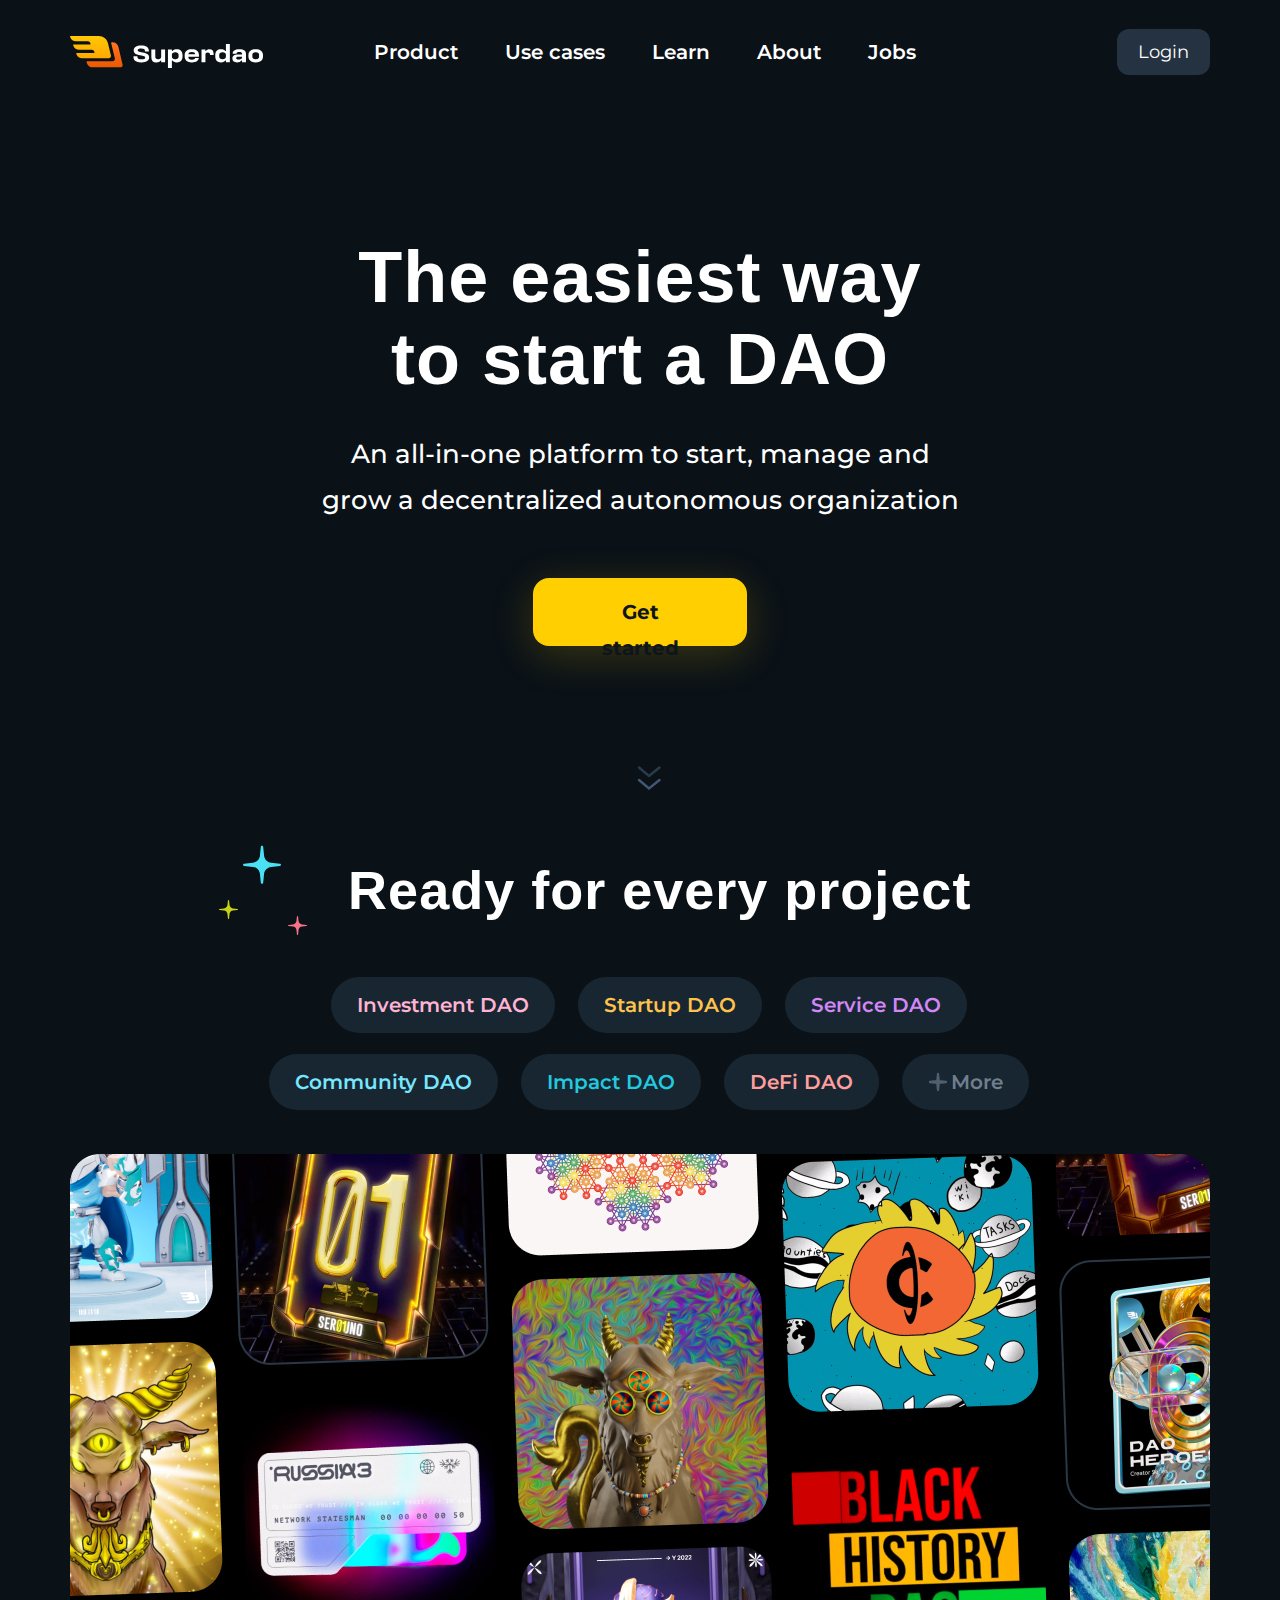
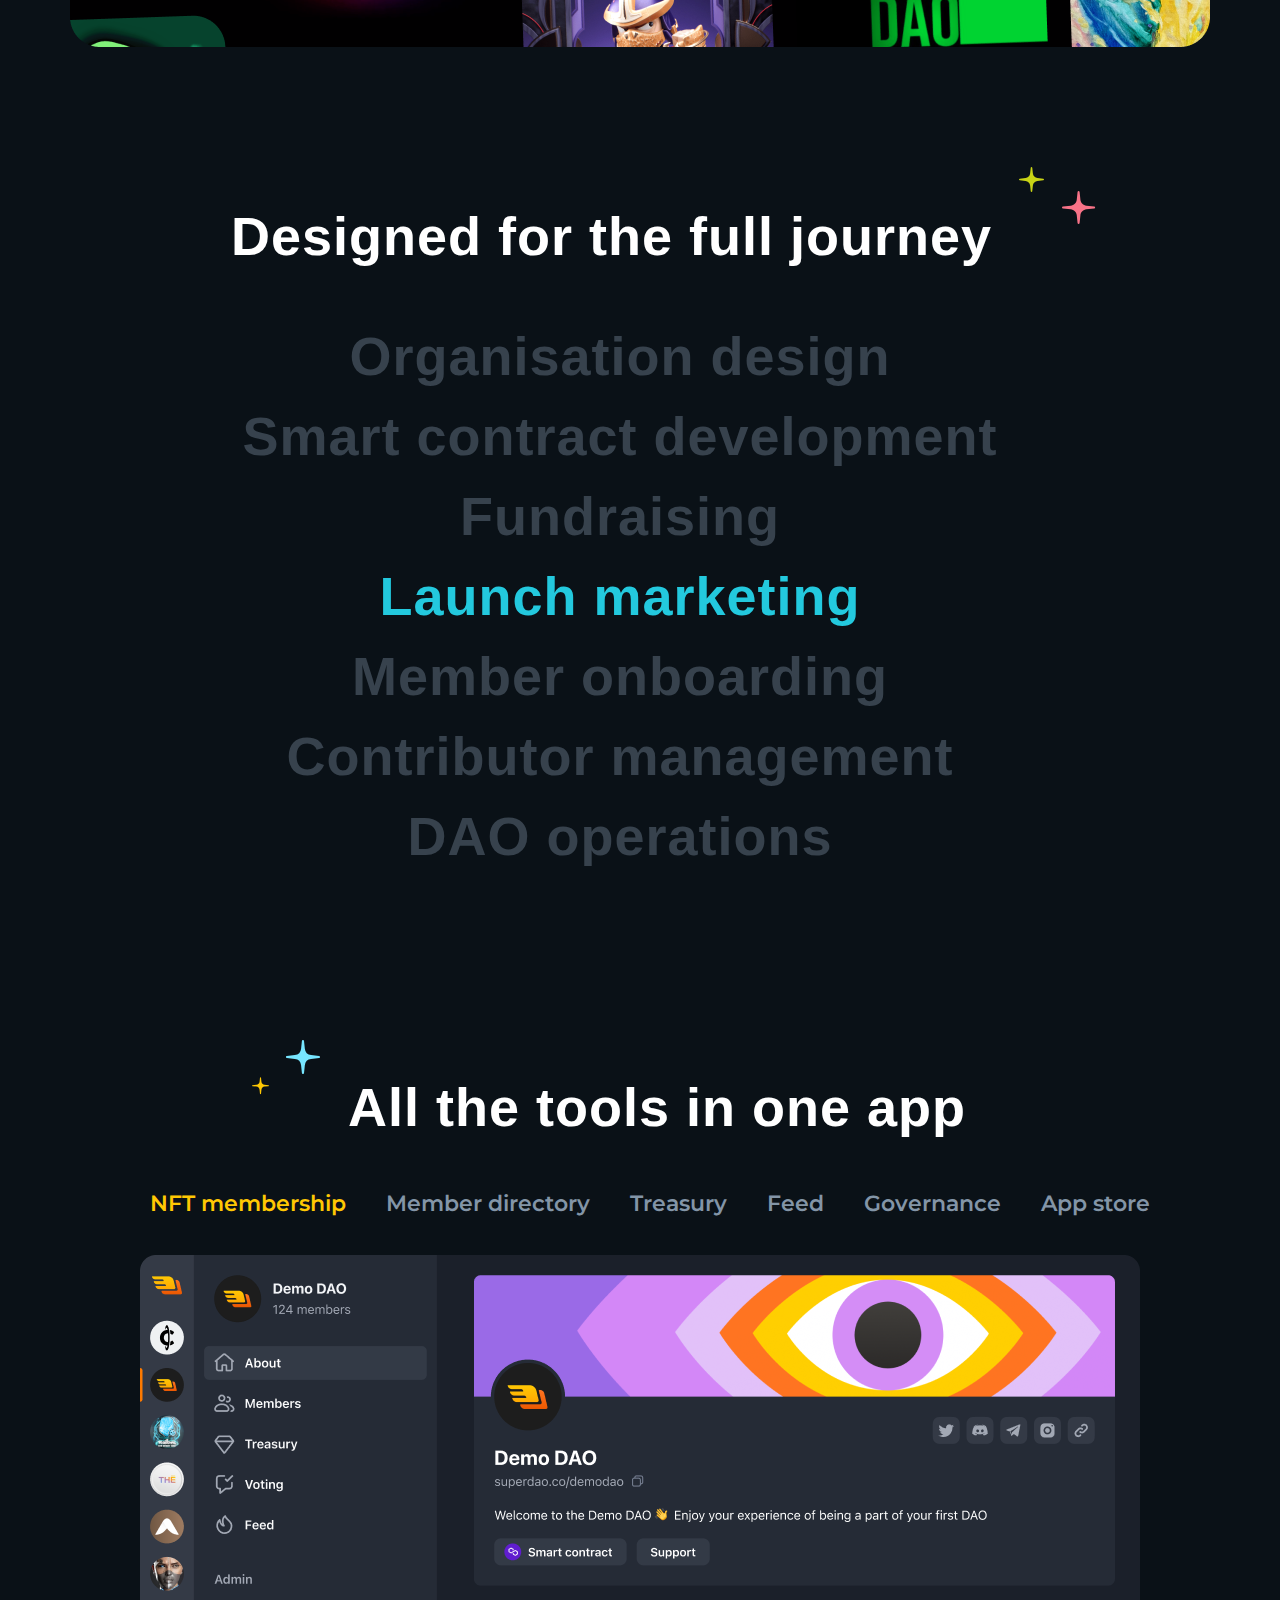
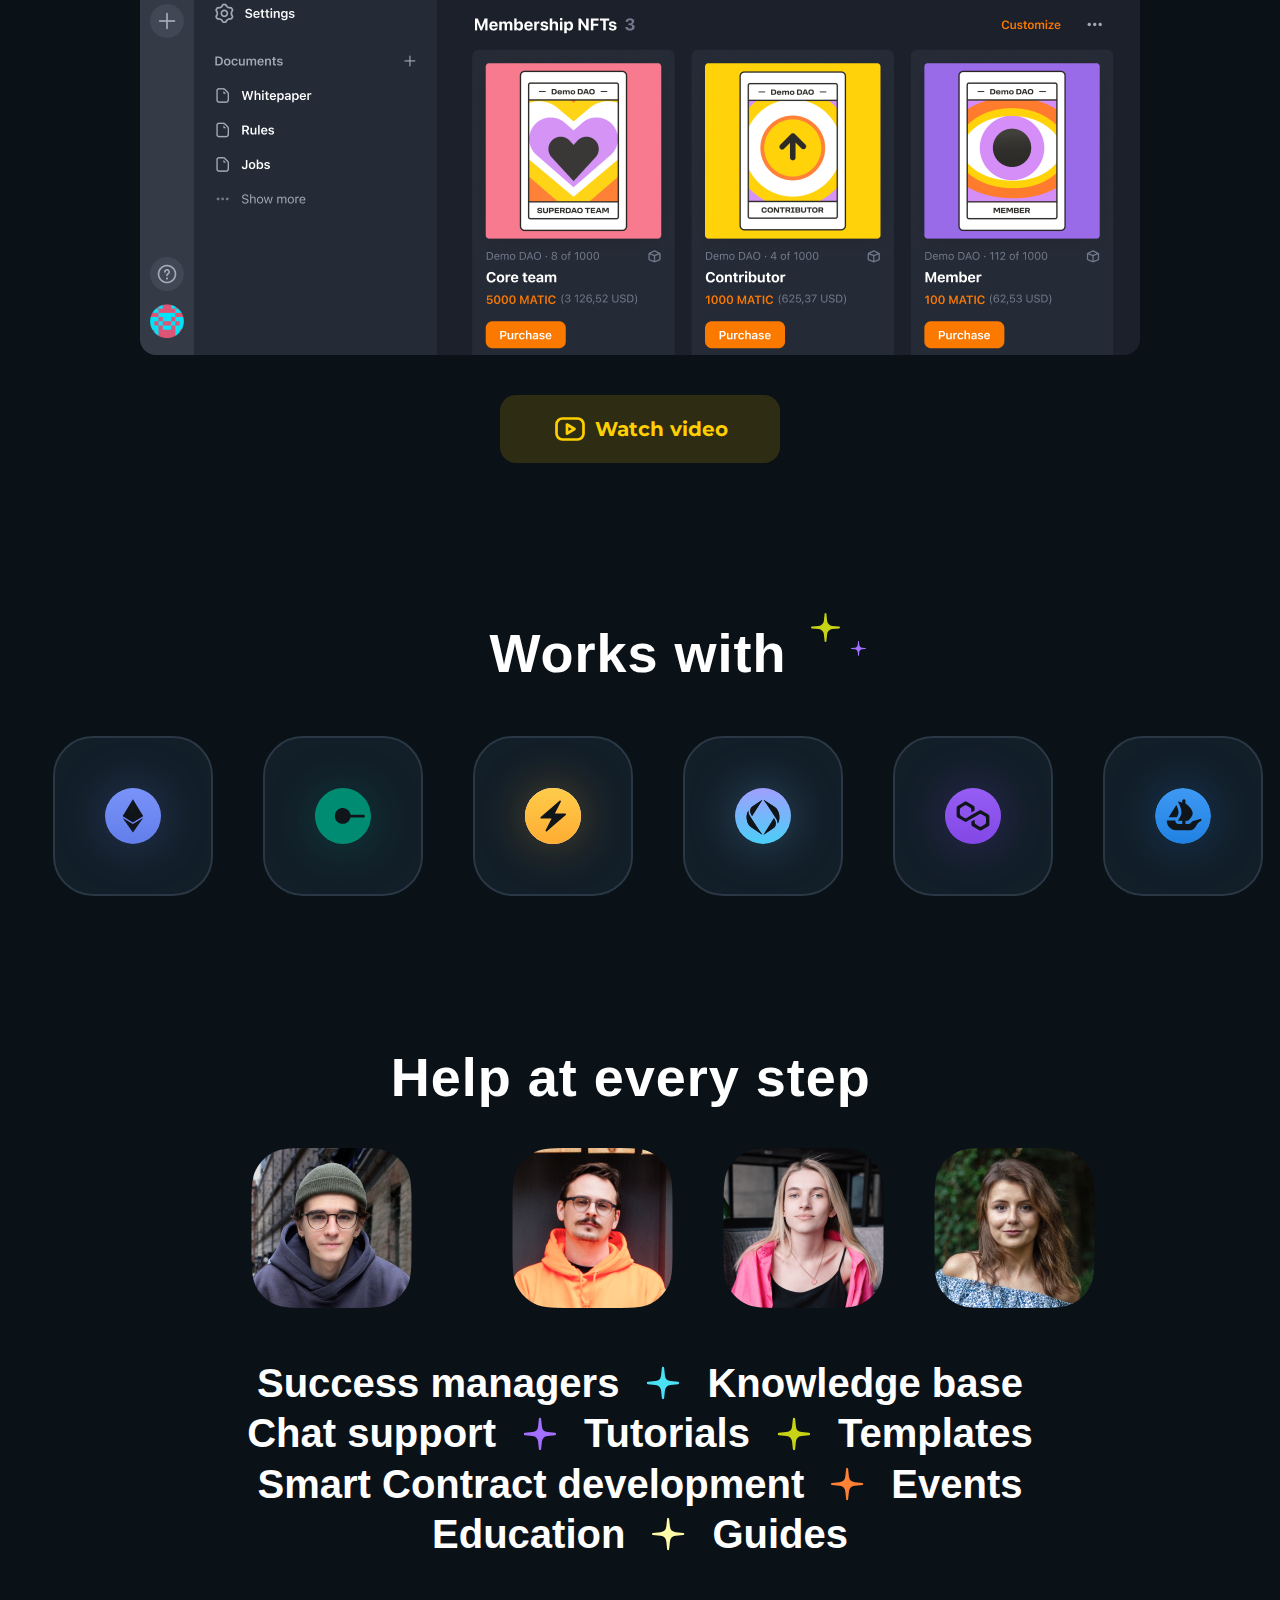
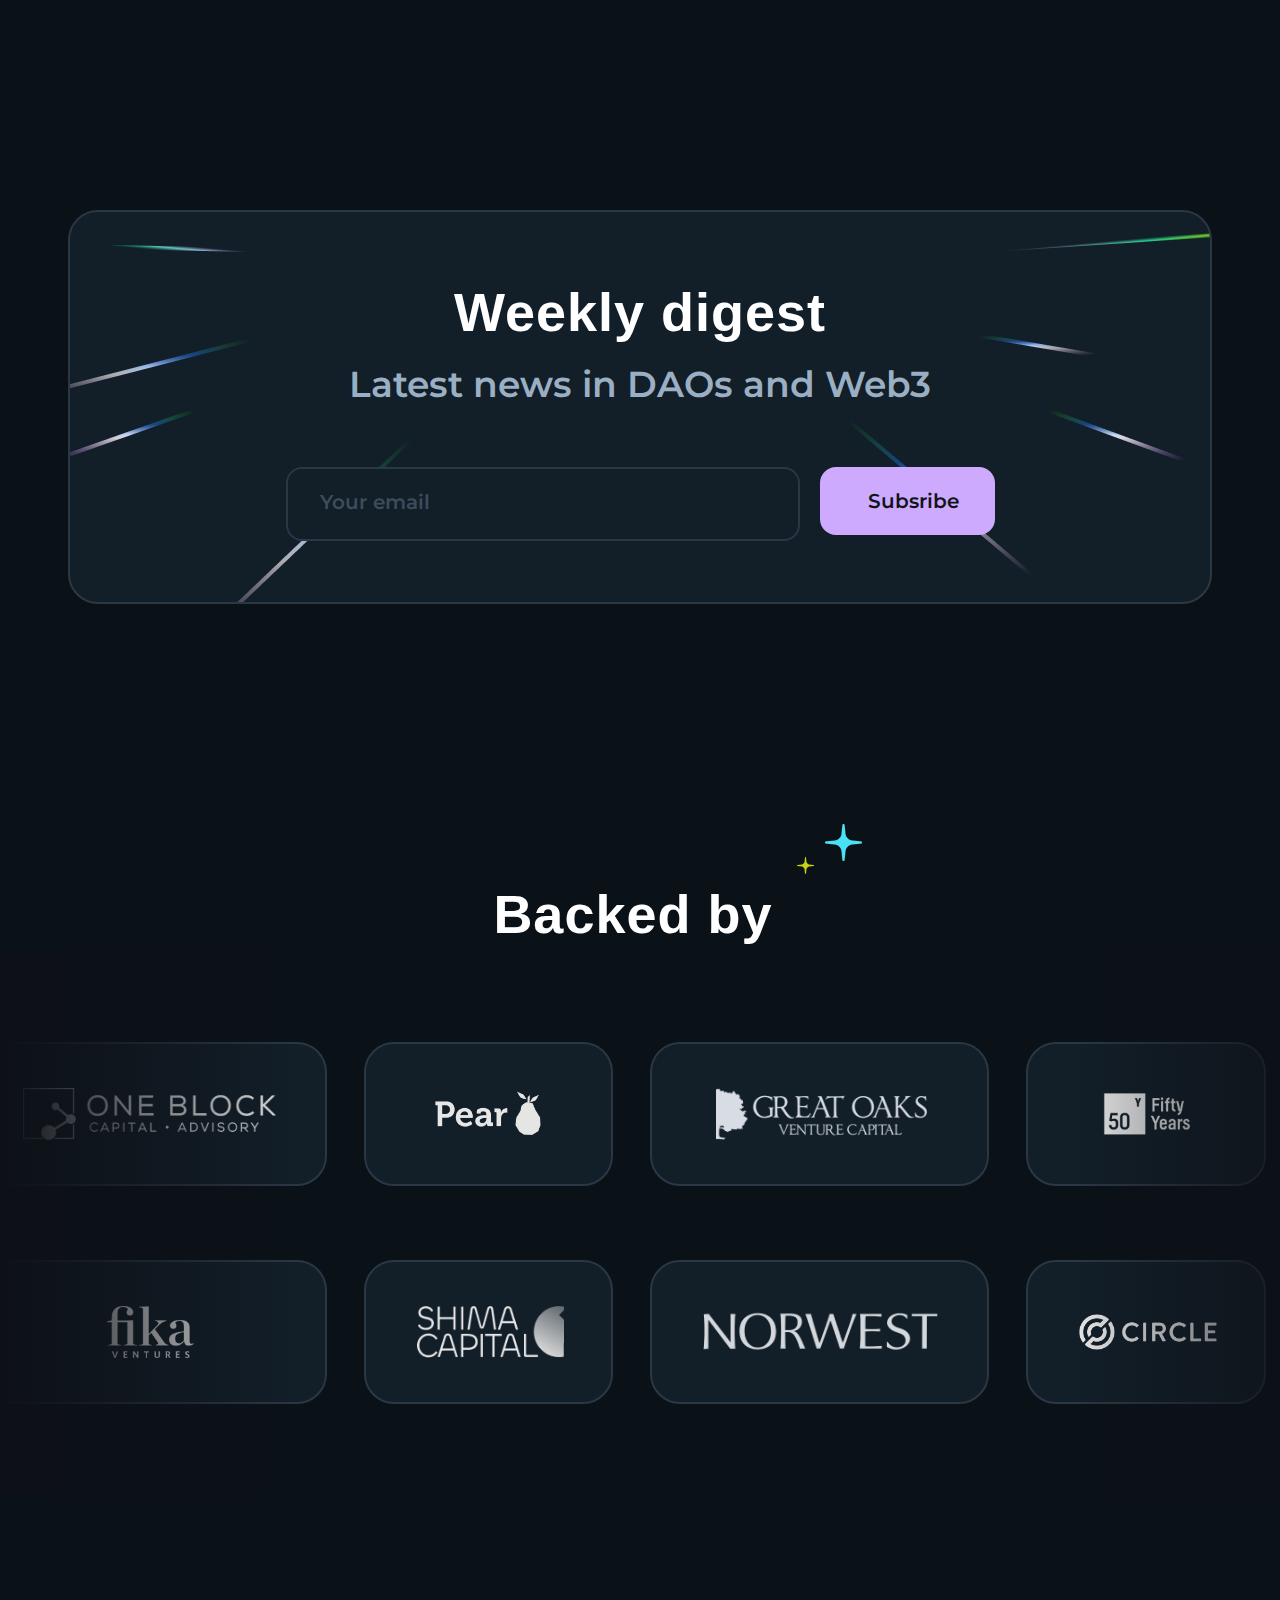
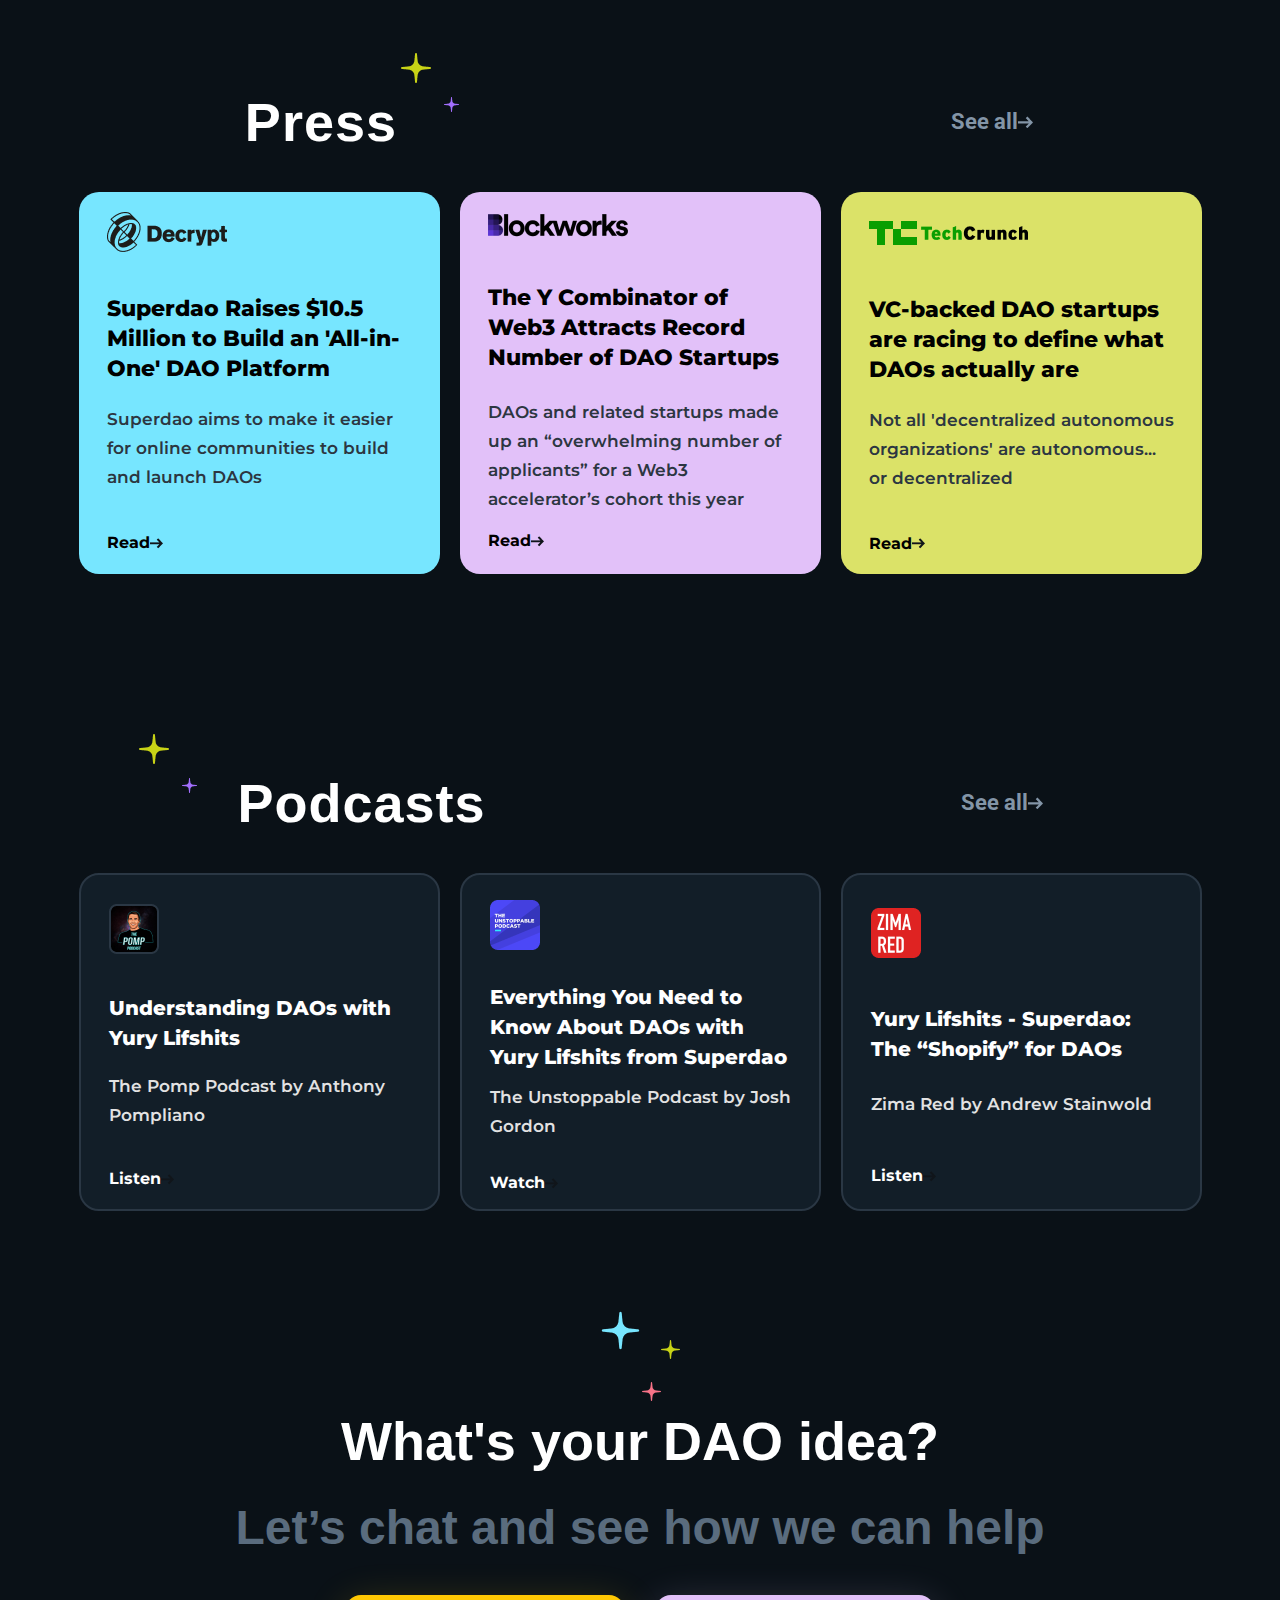
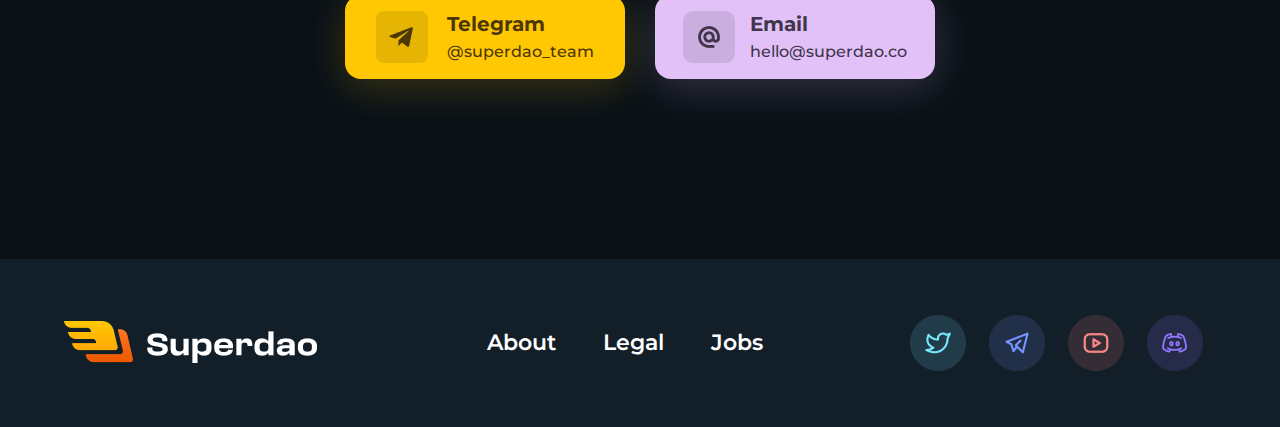
==== index.html @ cca0c161 "сделал" ====
<!DOCTYPE html>
<html lang="en">
<head>
    <meta charset="UTF-8">
    <meta name="viewport" content="width=device-width, initial-scale=1.0">
    <link rel="stylesheet" href="/css/styles.css">
    <link href='https://fonts.googleapis.com/css?family=Montserrat' rel='stylesheet'>

    <title>Document</title>
</head>
<body>
    <section class="container-header">
        <div class="wrap wrap-padding">
            <header class="header">
              <a href="#" class="header__logo">
                <img src="/img/header/Logo.svg" alt="logo" />
              
              </a>
              <nav class="header__menu header__menu--adaptive">
                <ul class="header__menu-list">
                  <li class="header__menu-item"><a href="#product">Product</a></li>
                  <li class="header__menu-item"><a href="#use__case">Use cases</a></li>
                  <li class="header__menu-item"><a href="#leran">Learn</a></li>
                  <li class="header__menu-item"><a href="#about">About</a></li>
                  <li class="header__menu-item"><a href="#jobs">Jobs</a></li>
                </ul>
              </nav>
              <div class="header__btns">
                <button class="header__btn--transparent">Login</button>
              </div>
    
              <div class="header-menu-btn">
                <input type="checkbox" />
                <nav class="header__menu header__menu--side">
                  <ul class="header__menu-list">
                    <li class="header__menu-item">
                      <a href="/" class="header__menu-link">Product</a>
                    </li>
                    <li class="header__menu-item">
                      <a href="/" class="header__menu-link">Use cases</a>
                    </li>
                    <li class="header__menu-item">
                      <a href="#leran" class="header__menu-link">Learn</a>
                    </li>
                    <li class="header__menu-item">
                      <a href="/" class="header__menu-link">About</a>
                    </li>
                    <li class="header__menu-item">
                      <a href="/" class="header__menu-link">Jobs</a>
                    </li>
                  </ul>
                </nav>
              </div>
            </header>
          </div>
    </section>
    <section class="container-info"> 
        <div class="dashboard">
        <div class="dashboard__info">
          <div class="dash_cont">
            <h1 class="dashboard__title">The easiest way to start a DAO</h1>
            <p class="dashboard__text">
              An all-in-one platform to start, manage and grow a decentralized autonomous organization
            </p>
            <button class="dashboard__btn">Get started</button>
          </div>
          
          
        </div>
      </div>
    </section>
    <section class="ivent-project">
      <div class="row_img">
        <img class="dashboard__title__rows" src="\img\body\rows.svg" alt="logo" />
      </div>
      <div class="dashboard__pj">
        <img class="dashboard__title__star" src="\img\body\Group 5604.svg" alt="logo" />
        <h1 class="dashboard__header__text">Ready for every project</h1>
      </div>
      <div class="container__tag">
        <div class="block__tag__text">
          <span class="tag__text">Investment DAO</span>
          <span class="tag__text col__pink">Startup DAO</span>
          <span class="tag__text col__yel">Service DAO</span>
          <span class="tag__text col__pur">Community DAO</span>
          <span class="tag__text col__whiblue">Impact DAO</span>
          <span class="tag__text col__blu">DeFi DAO</span>
          <span class="tag__text col__pers"><span><img src="/img/body/Star8.svg" alt=""></span><span class="block__text">More</span></span>
      </div>
      </div>
      <div class="img__block" id="img__block"> <img src="/img/body/Frame 5535.png" alt=""></div>
    </section>

    <section>
      <div class="dashboard__pj">
        <h1 class="dashboard__header--text">Designed for the full journey</h1>
        <img class="dashboard__title__2star" src="/img/body/Group2Star.svg" alt="logo" /> 
      </div>
      <div class="dashboard__pj__textDown">
        <div class="dashboard__header--txtdz">Organisation design</div>
        <div class="dashboard__header--txtdz">Smart contract development</div>
        <div class="dashboard__header--txtdz">Fundraising</div>
        <div class="dashboard__header__textBl">Launch marketing</div>
        <div class="dashboard__header--txtdz">Member onboarding</div>
        <div class="dashboard__header--txtdz">Contributor management</div>
        <div class="dashboard__header--txtdz">DAO operations</div>
      </div>
    </section>

    <section id="product">
      <div class="dashboard__pjTools">
        <img class="dashboard__title__2star" src="/img/body/star2.svg" alt="logo" /> 
        <h1 class="dashboard__header__textTools">All the tools in one app</h1>
      </div>
      
      <div class="tools__list"> <ul class="tags__tools_list">
        <li class="tags_toolsFirst">NFT membership</li>
        <li class="tags_tools">Member directory</li>
        <li class="tags_tools">Treasury</li>
        <li class="tags_tools">Feed</li>
        <li class="tags_tools">Governance</li>
        <li class="tags_tools">App store</li>
      </ul></div>
     
    </div>
    <div class="img__block"> <img src="/img/body/ToolsImg.png" alt=""></div>
    <div class="btn__container">
      <button class="watch__btn"><img src="/img/body/btnWatch.svg" alt="">Watch video</button>

    </div>
    <div class="dashboard__text__works" id="use__case">
      <h1 class="dashboard__header__works">Works with</h1>
      <img class="dashboard__title__2star" src="/img/body/starsWorks.svg" alt="logo" /> 
    </div>
    <div class="card_cont">
     <div class="cardsTools">
      <img class="card__img" src="/img/body/cards/cards1.svg" alt="">
      <img class="card__img" src="/img/body/cards/cards2.svg" alt="">
      <img class="card__img" src="/img/body/cards/cards3.svg" alt="">
      <img class="card__img" src="/img/body/cards/cards4.svg" alt="">
      <img class="card__img" src="/img/body/cards/cards5.svg" alt="">
      <img class="card__img" src="/img/body/cards/cards6.svg" alt="">
     </div>
    </div>
    </section>
    
    <section>
      <div class="dashboard__pjHelp">
        <h1 class="dashboard__header__textTools">Help at every step</h1>
      </div>
      <div class="img_help">
        <img class="card__img" src="/img/body/cardsHelpPhot/cards1.png" alt="">
        <img class="card__img" src="/img/body/cardsHelpPhot/cards2.svg" alt="">
        <img class="card__img" src="/img/body/cardsHelpPhot/cards3.png" alt="">
        <img class="card__img" src="/img/body/cardsHelpPhot/cards4.png" alt="">
        <img class="card__img" src="/img/body/cardsHelpPhot/cards5.png" alt="">
       </div>
       <div class="container_helper__text">
       <div class="block__text__help">
        <div class="help__txt">Success managers</div>
        <div class="help__img"><img src="/img/body/stars/sBluse.svg" alt=""></div>
        <div class="help__txt">Knowledge base</div>
        
        <div class="help__txt">Chat support</div>
        <div class="help__img"><img src="/img/body/stars/sPurpule.svg" alt=""></div>
        <div class="help__txt">Tutorials</div>
        <div class="help__img"><img src="/img/body/stars/sYelou.svg" alt=""></div>
        <div class="help__txt">Templates</div>
        
        <div class="help__txt">Smart Contract development</div>
        <div class="help__img"><img src="/img/body/stars/sOrange.svg" alt=""></div>
        <div class="help__txt">Events</div>

        <div class="help__txt">Education</div>
        <div class="help__img"><img src="/img/body/stars/sWhiteYolou.svg" alt=""></div>
        <div class="help__txt">Guides</div>
       </div></div>
    </section>

    <section>
      <div class="block__weekly">
         <div class="container__weekly">
          <div class="center__block">
            <div class="dashboard__pjWeekly">
              <h1 class="dashboard__header__textWeekly">Weekly digest</h1>
            </div>
            <div class="weekly__text">
              Latest news in DAOs and Web3
            </div>
            <div class="block__btn"><input class="inp__weekly" type="email" name="" id="emailWeekly" placeholder="Your email">
            <button  class="sub__btn">Subsribe</button>
            </div>
          </div>
      </div></div>
    </section>
    <section id="leran">
      <div class="dashboard__text__backed">
        <h1 class="dashboard__header__works">Backed by</h1>
        <img class="dashboard__title__2star" src="/img/body/starBacked.png" alt="logo" /> 
      </div>
      <div class="container__wrapper">
        <div class="container__cards__backed">
        <div class="card__backed"><img src="/img/body/backedByCard/Aliance.png" alt=""></div>
        <div class="card__backed"><img src="/img/body/backedByCard/Digital.png" alt=""></div>
        <div class="card__backed"><img src="/img/body/backedByCard/OneBl.png" alt=""></div>
        <div class="card__backed"><img src="/img/body/backedByCard/Fika.png" alt=""></div>
        <div class="card__backed"><img src="/img/body/backedByCard/Pear.png" alt=""></div>
        <div class="card__backed"><img src="/img/body/backedByCard/Shima.png" alt=""></div>
        <div class="card__backed"><img src="/img/body/backedByCard/Great.png" alt=""></div>
        <div class="card__backed"><img src="/img/body/backedByCard/norwest_one-word 2.png" alt=""></div>
        <div class="card__backed"><img src="/img/body/backedByCard/Fifty.png" alt=""></div>
        <div class="card__backed"><img src="/img/body/backedByCard/Circle.png" alt=""></div>
        <div class="card__backed"><img src="/img/body/backedByCard/PL-logo-vertical-2lines-white.png" alt=""></div>
        <div class="card__backed"><img src="/img/body/backedByCard/Ventur.png" alt=""></div>
        </div>
      </div>
    </section>
    <section > 
      <div class="header__block__press">
        <div class="dashboard__text__press">
        <h1 class="dashboard__header__works">Press</h1>
        <img class="dashboard__title__2star" src="/img/body/sPress.png" alt="logo" /> 
      </div>
      <div class="header__press__text">See all <img src="/img/body/rowPress.png" alt=""></div>
    </div>
    <div class="container__block_press">
      <div class="press__block">
        <div class="press__block__img"><img src="/img/body/pressCard/card1.png" alt="">
        </div>
        <div class="press__block__Htext">Superdao Raises $10.5 Million to Build an 'All-in-One' DAO Platform</div>
        <div class="press__block__maintext">Superdao aims to make it easier for online communities to build and launch DAOs</div>
        <div class="press__block__readrow">Read <img src="/img/body/pressCard/cardRow.png" alt=""></div>
      </div>
      <div class="press__block2">
        <div class="press__block__img"><img src="/img/body/pressCard/card2.png" alt="">
        </div>
        <div class="press__block__Htext">The Y Combinator of Web3 Attracts Record Number of DAO Startups</div>
        <div class="press__block__maintext">DAOs and related startups made up an “overwhelming number of applicants” for a Web3 accelerator’s cohort this year</div>
        <div class="press__block__readrow">Read <img src="/img/body/pressCard/cardRow.png" alt=""></div>
      </div>
      <div class="press__block3">
        <div class="press__block__img"><img src="/img/body/pressCard/card3.png" alt="">
        </div>
        <div class="press__block__Htext">VC-backed DAO startups are racing to define what DAOs actually are</div>
        <div class="press__block__maintext">Not all 'decentralized autonomous organizations' are autonomous... or decentralized</div>
        <div class="press__block__readrow">Read <img src="/img/body/pressCard/cardRow.png" alt=""></div>
      </div>
    </div>
    </section>
    <section id="about"> 
      <div class="header__block__press">
        <div class="dashboard__text__prodcast">
        <img class="dashboard__title__2starPod" src="/img/body/sPress.png" alt="logo" /> 
        <h1 class="dashboard__header__podcast">Podсasts</h1>
      </div>
      <div class="header__press__text">See all <img src="/img/body/rowPress.png" alt=""></div>
    </div>
    <div class="container__block_press">
      <div class="podcast__block">
        <div class="podcast__block__img"><img src="/img/body/podcaseImf/podcard1.png" alt="">
        </div>
        <div class="podcast__block__Htext">Understanding DAOs with Yury Lifshits</div>
        <div class="podcast__block__maintext">The Pomp Podcast
          by Anthony Pompliano</div>
        <div class="podcast__block__readrow">Listen <img src="/img/body/pressCard/cardRow.png" alt=""></div>
      </div>
      <div class="podcast__block">
        <div class="podcast__block__img"><img src="/img/body/podcaseImf/podcard2.png" alt="">
        </div>
        <div class="podcast__block__Htext">Everything You Need to Know About DAOs with Yury Lifshits from Superdao</div>
        <div class="podcast__block__maintext">The Unstoppable Podcast
          by Josh Gordon</div>
        <div class="podcast__block__readrow">Watch <img src="/img/body/pressCard/cardRow.png" alt=""></div>
      </div>
      <div class="podcast__block">
        <div class="podcast__block__img"><img src="/img/body/podcaseImf/podcard3.png" alt="">
        </div>
        <div class="podcast__block__Htext">Yury Lifshits - Superdao: The “Shopify” for DAOs</div>
        <div class="podcast__block__maintext">Zima Red
          by Andrew Stainwold</div>
        <div class="podcast__block__readrow">Listen <img src="/img/body/pressCard/cardRow.png" alt=""></div>
      </div>
    </div>
    </section>
    <section>
      <div class="main__stars3">
        <img src="/img/body/stars3.png" alt="">
      </div>
      <h1 class="dashboard__title__text">What's your DAO idea?</h1>
      <div class="cont__dash">
<div class="dashboard__title__maintext" >Let’s chat and see how we can help</div>
</div>

<div class="container__btn__feedback">
  <button class="btn__tg">
    <img src="/img/body/btnImg/tgbtn.png" alt="">
    <div class="btn__text">
      <div class="text__btn__main">Telegram</div>
      <div class="text__btn__text">@superdao_team</div>
    </div>
    
  </button>
  <button class="btn__email">
    <img src="/img/body/btnImg/mailbtn.png" alt="">
    <div class="btn__text">
      <div class="text__btn__main__email">Email</div>
      <div class="text__btn__text__email">hello@superdao.co</div>
    </div>
    
  </button>
</div>
    </section>

    <section id="jobs">
      <div class="footer">
        <div class="footer__block">
          <div class="footer__logo">
            <img src="/img/footer/Logo.png" alt="">
          </div>
          <div class="footer__text">
            
            <ul class="header__menu-list">
              <li class="header__menu-items">
                <a href="#about" class="header__menu-link">About</a>
              </li>
              <li class="header__menu-items">
                <a href="#leran" class="header__menu-link">Legal</a>
              </li>
              <li class="header__menu-items">
                <a href="#Jobs" class="header__menu-link">Jobs</a>
              </li>
            </ul>
          </div>
          <div class="footer__icon">
            <img class="fot_ic" src="/img/footer/foot_twet.png" alt="">
            <img class="fot_ic" src="/img/footer/foot_tg.png" alt="">
            <img class="fot_ic" src="/img/footer/foot_yout.png" alt="">
            <img class="fot_ic" src="/img/footer/foot_disc.png" alt="">

          </div>
        </div>
      </div>
    </section>
</body>
</html>
---- css/styles.css ----
@charset "UTF-8";
/**
 * Сброс стилей
 **/

@import url("https://fonts.googleapis.com/css2?family=Roboto:wght@400;500;700;900&display=swap");
html,
body,
div,
span,
applet,
object,
iframe,
h1,
h2,
h3,
h4,
h5,
h6,
p,
blockquote,
pre,
a,
abbr,
acronym,
address,
big,
cite,
code,
del,
dfn,
em,
img,
ins,
kbd,
q,
s,
samp,
small,
strike,
strong,
sub,
sup,
tt,
var,
b,
u,
i,
center,
dl,
dt,
dd,
ol,
ul,
li,
fieldset,
form,
label,
legend,
table,
caption,
tbody,
tfoot,
thead,
tr,
th,
td,
article,
aside,
canvas,
details,
embed,
figure,
figcaption,
footer,
header,
hgroup,
menu,
nav,
output,
ruby,
section,
summary,
time,
mark,
audio,
video {
  margin: 0;
  padding: 0;
  border: 0;
  font-size: 100%;
  vertical-align: baseline;
}

article,
aside,
details,
figcaption,
figure,
footer,
header,
hgroup,
menu,
nav,
section,
summary {
  display: block;
}

ol,
ul {
  list-style: none;
}

blockquote,
q {
  quotes: none;
}

blockquote:before,
blockquote:after,
q:before,
q:after {
  content: "";
  content: none;
}

table {
  border-collapse: collapse;
  border-spacing: 0;
}

h1,
h2,
h3,
h4,
h5,
h6 {
  font-weight: normal;
}

input {
  outline: 0;
}

article,
aside,
details,
figcaption,
figure,
footer,
header,
hgroup,
main,
nav,
section,
summary {
  display: block;
}
html,
body {
  scroll-behavior: smooth;
}

/*Basic style*/
body {
  font-family: "Roboto", sans-serif;
  background: #0a1117;
}

.container {
  min-width: 320px;
  max-width: 100%;
  box-sizing: border-box;
  margin: 0 auto;
}

.wrap {
  min-width: 320px;
  min-height: 104px;
  left: 390px;
  max-width: 1140px;
  box-sizing: border-box;
  display: flex;
  flex-direction: column-reverse;
  justify-content: center;
  margin: 0 auto;
}

p,
a,
button {
  color: #ffffff;
}

img {
  display: block;
  max-width: 100%;
  height: auto;
}

html,
body {
  overflow-x: hidden;
}

.intro-analytics {
  padding-top: 50px;
  position: relative;
}
.intro-analytics::after {
  content: "";
  position: absolute;
  z-index: -1;
  top: 0;
  left: 0;
  right: 0;
  bottom: 0;
  width: 100%;
  height: 100%;
  background: #172755;
  clip-path: polygon(0 0, 100% 0, 100% 75%, 0% 100%);
}
.intro-analytics::before {
  content: "";
  position: absolute;
  z-index: -1;
  left: 0;
  right: 0;
  bottom: -17px;
  width: 100%;
  height: 100%;
  background: #ef2a82;
  clip-path: polygon(0 0, 100% 0, 100% 75%, 0% 100%);
}

.header {
  display: flex;
  align-items: center;
}
.header .header-menu-btn {
  display: none;
}
.header nav {
  flex-grow: 1;
}
.header__logo {
  display: flex;
  align-items: center;
  margin-right: 98px;
  text-decoration: none;
}
.header__logo img {
  margin-right: 13px;
}
.header__logo p {
  font-size: 20px;
  text-transform: uppercase;
  color: #fff;
  font-weight: 600;
}

.header__menu-list {
  display: flex;
}
.header__menu-item {
  margin-right: 36px;
  font-size: 20px;
  color: #ffffff;
  margin-right: 47px;
  font-weight: 600;
  font-family: "Montserrat", sans-serif;
}
.header__menu-item a {
  text-decoration: none;
}

.header__btns {
  z-index: 2;
}
.header__btns .header__btn--transparent {
  border: 1px solid transparent;
  background-color: #243241;
  border-radius: 12px;
  font-size: 18px;
  padding: 11px 20px;
  font-family: "Montserrat", sans-serif;
  cursor: pointer;
}
.header__btns .header__btn--circled {
  border: 1px solid #f8f9ff;
  background-color: transparent;
  border-radius: 68px;
  color: #8794ba;
  font-size: 16px;
  padding: 10px 53px;
  cursor: pointer;
}

@media screen and (max-width: 1200px) {
  .intro-analytics::after,
  .intro-analytics::before {
    clip-path: polygon(0 0, 100% 0, 100% 80%, 0% 100%);
  }
  .wrap-padding {
    padding: 0 15px;
  }
  .header {
    justify-content: space-between;
  }
  .header__logo {
    flex-grow: 1;
  }
  .header .header-menu-btn {
    display: block;
    position: relative;
  }
  .header .header-menu-btn input {
    cursor: pointer;
    position: relative;
    visibility: hidden;
    width: 24px;
    height: 24px;
  }
  .header .header-menu-btn input:checked ~ .header__menu--side {
    opacity: 1;
    transform: translateX(0);
  }
  .header .header-menu-btn input::before {
    content: "";
    position: absolute;
    width: 24px;
    height: 24px;
    top: 0;
    left: 0;
    visibility: visible;
    background: url("../../assets/icons/menu-icon.svg") no-repeat;
  }
  .header__menu--side {
    position: absolute;
    z-index: 1;
    top: 40px;
    right: -15px;
    background: #1e3681;
    padding: 15px 20px;
    border-radius: 5px;
    transform: translateX(100%);
    opacity: 0;
    transition: all 0.5s;
  }
  .header__menu--side ul {
    flex-direction: column;
  }
  .header__menu--side ul li {
    margin-bottom: 30px;
  }
  .header__menu--side ul li:last-child {
    margin: 0;
  }
  .header__menu--adaptive {
    display: none;
  }
  .header__btn--adaptive {
    display: none;
  }
}

.dashboard__title {
  display: flex;
  color: #ffffff;
  font-size: 72px;
  font-weight: 700;
  text-align: center;
  max-width: 642px;
  max-height: 164px;
  font-family: "Loos Wide", sans-serif;
  margin: 132px 0 0 0px;
  line-height: 82px;
  letter-spacing: 1px;
  text-decoration-skip-ink: none;
}
.dashboard__text {
  font-family: "Montserrat", sans-serif;
  display: flex;
  text-align: center;
  font-size: 26px;
  font-weight: 500;
  line-height: 46px;
  text-align: center;
  text-underline-position: from-font;
  text-decoration-skip-ink: none;
  max-width: 642px;
  margin: 31px 0 0 0px;
}
.dash_cont {
  display: flex;
  flex-direction: column;
  align-items: center;
}
.dashboard__btn {
  width: 214px;
  height: 68px;
  top: 580px;
  left: 853px;
  padding: 16px 48px 16px 48px;
  gap: 0px;
  border-radius: 16px;
  opacity: 0px;
  box-shadow: 0px 9px 44px 0px #ffcf0133;
  background-color: #ffcf01;
  font-family: Montserrat;
  font-size: 20px;
  font-weight: 700;
  border-width: 0;
  line-height: 36px;
  text-align: center;
  color: #10151a;
  text-underline-position: from-font;
  text-decoration-skip-ink: none;
  margin: 55px 0 50px 0px;
}
.dashboard__header__text {
  color: #ffffff;
  font-size: 54px;
  font-weight: 800;
  text-align: center;
  max-width: 1140x;
  max-height: 80px;
  font-family: "Loos Wide", sans-serif;
  letter-spacing: 1px;
  text-decoration-skip-ink: none;
  margin-left: 3%;
  display: table-cell;
}
.dashboard__title__star {
  position: relative;
  display: table-row;
}
.row_img {
  display: flex;
  margin-top: 70px;
  margin-bottom: 54px;
  justify-content: center;
  margin-left: 17px;
}
.dashboard__title__rows {
  display: flex;
}
.dashboard__pj {
  display: flex;
  align-items: center;
  margin-left: -7%;
  margin-bottom: 42px;
  justify-content: center;
}
.tag__text {
  display: inline-block;
  font-family: "Montserrat", sans-serif;
  font-weight: 600;
  line-height: 40px;
  font-size: 20px;
  text-align: center;
  text-decoration-skip-ink: none;
  color: #ffb4d3;
  background-color: #182632;
  border-radius: 100px;
  padding: 8px 26px 8px 26px;
  margin-right: 23px;
  margin-bottom: 21px;
}
.col__pink {
  color: #ffc24c;
}
.col__yel {
  color: #d387f7;
}
.col__pur {
  color: #77e6ff;
}
.col__whiblue {
  color: #23c9de;
}
.col__blu {
  color: #ff9e9e;
}
.col__pers {
  display: flex;
  align-items: center;
  color: #707f8d;
}
.block__tag__text {
  display: flex;
  line-height: 1px;
  text-align: center;
  max-width: 893px;
  align-items: center;
  flex-wrap: wrap;
  justify-content: center;
  margin-left: 40px;
}

.container__tag {
  display: flex;
  justify-content: space-around;
}
.block__text {
  margin-left: 3px;
}
.img__block {
  display: flex;
  justify-content: space-around;
  margin-top: 23px;
  margin-bottom: 120px;
}
.dashboard__title__2star {
  padding-bottom: 80px;
  margin-left: 2%;
}

.dashboard__header--text {
  color: #ffffff;
  font-size: 54px;
  font-weight: 700;
  text-align: center;
  max-width: 1140x;
  max-height: 80px;
  font-family: "Loos Wide", sans-serif;
  line-height: 80px;
  letter-spacing: 1px;
  text-decoration-skip-ink: none;
  margin-left: 10%;
  display: table-cell;
}
.dashboard__pj__textDown {
  display: flex;
  flex-direction: column;
}
.dashboard__header--txtdz {
  color: #37424d;
  font-size: 54px;
  font-weight: 700;
  text-align: center;
  max-width: 1140x;
  max-height: 80px;
  font-family: "Loos Wide", sans-serif;
  line-height: 80px;
  letter-spacing: 1px;
  margin-left: -40px;
  text-decoration-skip-ink: none;
  display: table-cell;
}
.dashboard__pj__textDown {
  margin-top: -30px;
  margin-bottom: 163px;
}
.dashboard__header__textBl {
  color: #23c9de;
  font-size: 54px;
  font-weight: 700;
  text-align: center;
  margin-left: -40px;
  max-width: 1140x;
  max-height: 80px;
  font-family: "Loos Wide", sans-serif;
  line-height: 80px;
  letter-spacing: 1px;
  text-decoration-skip-ink: none;
  display: table-cell;
}
.dashboard__header__textTools {
  color: #ffffff;
  font-size: 54px;
  font-weight: 700;
  text-align: center;
  max-width: 1140x;
  max-height: 80px;
  font-family: "Loos Wide", sans-serif;

  letter-spacing: 1px;
  text-decoration-skip-ink: none;
  margin-left: 2%;
  display: table-cell;
}
.cardsTools {
  display: flex;
  justify-content: center;
  margin-left: -15px;
  margin-bottom: 150px;
}
.card__img {
  margin-left: 50px;
}
.tags_tools {
  font-family: "Montserrat", sans-serif;
  font-size: 22px;
  font-weight: 600;
  text-align: left;
  text-underline-position: from-font;
  text-decoration-skip-ink: none;
  color: #8395a7;
  margin-left: 40px;
  margin-bottom: 15px;
}
.tags__tools_list {
  display: flex;
  justify-content: center;
  margin-left: -20px;
}
.dashboard__pjTools {
  display: flex;
  align-items: center;
  justify-content: center;
  margin-left: -7%;
  margin-bottom: 15px;
}
.tags_toolsFirst {
  font-family: "Montserrat", sans-serif;
  font-size: 22px;
  font-weight: 600;
  text-align: left;
  text-underline-position: from-font;
  text-decoration-skip-ink: none;
  color: #ffc803;
  margin-left: 40px;
  margin-bottom: 15px;
}
.watch__btn {
  display: flex;
  width: 280px;
  height: 68px;
  top: 580px;
  left: 853px;
  padding: 16px 48px 16px 48px;
  gap: 0px;
  border-radius: 16px;
  background-color: #ffcf0126;
  font-family: "Montserrat", sans-serif;
  font-size: 20px;
  font-weight: 700;
  border-width: 0;
  line-height: 36px;
  text-align: center;
  color: #ffcf01;
  text-underline-position: from-font;
  text-decoration-skip-ink: none;
  justify-content: space-around;
}
.btn__container {
  display: flex;
  justify-content: space-around;
  margin: -80px 0 150px 0;
}
.dashboard__header__works {
  color: #ffffff;
  font-size: 54px;
  font-weight: 700;
  text-align: center;
  max-width: 1140x;
  max-height: 80px;
  font-family: "Loos Wide", sans-serif;
  line-height: 80px;
  letter-spacing: 1px;
  text-decoration-skip-ink: none;
  display: table-cell;
}

.dashboard__text__works {
  display: flex;
  justify-content: center;
  margin-left: 75px;
}

.dashboard__pjHelp {
  display: flex;
  align-items: center;
  margin-bottom: 40px;
  justify-content: center;
  margin-left: -45px;
}
.img_help {
  display: flex;
  justify-content: center;
  margin-left: 15px;
}
.help__txt {
  font-family: "Loos Wide", sans-serif;
  font-size: 40px;
  font-weight: 700;
  line-height: 50.4px;
  text-align: left;
  text-underline-position: from-font;
  text-decoration-skip-ink: none;
  color: white;
}
.block__text__help {
  display: flex;
  width: 902px;
  flex-wrap: wrap;
  align-items: center;
  justify-content: center;
}
.container_helper__text {
  display: flex;
  justify-content: center;
  margin-top: 50px;
  margin-bottom: 250px;
}
.help__img {
  margin: 0 27px 0 27px;
}
.container__weekly {
  display: flex;
  width: 1140px;
  height: 390px;
  border: 2px solid #2a3744;
  gap: 0px;
  border-radius: 30px;
  background-color: #121e28;
  background-image: url(/img/body/backgroundContainer.png);
  justify-content: center;
}
.block__weekly {
  display: flex;
  justify-content: center;
}
.sub__btn {
  display: flex;
  width: 175px;
  height: 68px;
  padding: 16px 48px 16px 48px;
  gap: 0px;
  border-radius: 16px;
  background-color: #ceaaff;
  font-family: "Montserrat", sans-serif;
  font-size: 20px;
  font-weight: 600;
  border-width: 0;
  line-height: 36px;
  text-align: center;
  color: #10151a;
  text-decoration-skip-ink: none;
  justify-content: space-around;
  margin-left: 20px;
}
.dashboard__header__textWeekly {
  color: #ffffff;
  font-size: 54px;
  font-weight: 700;
  text-align: center;
  max-width: 1140x;
  max-height: 80px;
  font-family: "Loos Wide", sans-serif;
  line-height: 80px;
  letter-spacing: 1px;
  text-decoration-skip-ink: none;
  margin-left: 70px;
  display: table-cell;
}
.weekly__text {
  font-family: "Montserrat", sans-serif;
  font-size: 36px;
  font-weight: 600;
  line-height: 43.88px;
  text-align: left;
  text-decoration-skip-ink: none;
  color: #9aafc3;
  margin-top: -50px;
}
.center__block {
  display: flex;
  flex-direction: column;
  justify-content: space-evenly;
  align-items: center;
}
.block__btn {
  display: flex;
}
.inp__weekly {
  width: 506px;
  height: 68px;
  gap: 0px;
  border-radius: 16px;
  border: 2px;
  opacity: 0px;
  background: #121e28;
  border: 2px solid #2a3744;
  color: #3d4c5b;
}
input::placeholder {
  font-family: "Montserrat", sans-serif;
  font-size: 20px;
  font-weight: 600;
  text-align: left;
  text-decoration-skip-ink: none;
  color: #3d4c5b;
  padding-left: 30px;
}
.dashboard__text__backed {
  margin-top: 220px;
  display: flex;
  justify-content: center;
  margin-left: 75px;
  align-items: flex-end;
}

/* .container__cards__backed {
  display: flex;
  gap: 8px;
  position: relative;
  animation: scroll 30s linear infinite;
  animation-delay: 2s;
  height: auto;
  min-width: 100%;
  padding: 32px;
  display: flex;
  position: relative;
  z-index: 2;
  flex-wrap: wrap;
  justify-content: center;
  align-content: center;
  
}

.card__backed {
  display: flex;
  justify-content: center;
max-width: 334px;
max-height: 132px;
padding: 44.51px 47px 43.99px 51px;
gap: 10px;
border-radius: 30px ;
border: 2px solid #2A3744;
background-color: #121E28;
}

.card__backed:hover {
  transform: translateY(-5px);
  box-shadow: 0px 6px 15px rgba(0, 0, 0, 0.7);
} */

.card__backed img {
  max-height: 52px;
  max-width: 100%;
  filter: brightness(0.9);
}

.container__wrapper {
  position: relative;
  width: 100%;
  overflow: hidden;
  padding: 20px 0;
}

.container__wrapper::before {
  content: "";
  position: absolute;
  top: 0;
  width: 300px;
  height: 100%;
  z-index: 5;
}

.container__wrapper::after {
  margin-left: 84%;
  content: "";
  position: absolute;
  top: 0;
  width: 300px;
  height: 100%;
  z-index: 5;
}

.container__wrapper::before {
  background: linear-gradient(to right, rgba(13, 17, 23, 1), #0f8fff00);
}

.container__wrapper::after {
  background: linear-gradient(to left, rgba(13, 17, 23, 1), #0a111700);
}

.card__backed {
  display: flex;
  justify-content: center;
  max-width: 334px;
  max-height: 132px;
  padding: 44.51px 47px 43.99px 51px;
  gap: 10px;
  border-radius: 30px;
  border: 2px solid #2a3744;
  background-color: #121e28;
}
.container__cards__backed {
  display: flex;
  gap: 37px;
  position: relative;
  animation: scroll 30s linear infinite;
  animation-delay: 2s;
  display: flex;
}
.container__cards__backed > * {
  -moz-user-select: none;
  -webkit-user-select: none;
  -ms-user-select: none;
  user-select: none;
}
.container__cards__backed {
  height: 435px;
  min-width: 400px;
  border-radius: 8px;
  padding: 32px;
  display: flex;
  position: relative;
  z-index: 2;
  flex-direction: column;
  flex-wrap: wrap;
  justify-content: space-evenly;
  align-content: center;
}
.dashboard__text__press {
  display: flex;
  justify-content: center;
  align-items: center;
}
.header__press__text {
  display: flex;
  font-size: 22px;
  font-weight: 700;
  line-height: 40px;
  text-align: right;
  color: #8395a7;
  text-decoration-skip-ink: none;
  align-items: center;
}
.header__block__press {
  margin-top: 160px;
  display: flex;
  justify-content: space-around;
}
.press__block {
  width: 361px;
  height: 382px;
  border-radius: 20px;
  background-color: #77e6ff;
  display: flex;
  flex-direction: column;
  justify-content: space-around;
}

.press__block__img {
  margin-left: 28px;
}
.press__block__Htext {
  font-family: "Montserrat", sans-serif;
  font-size: 22px;
  font-weight: 800;
  line-height: 30px;
  text-align: left;
  text-decoration-skip-ink: none;
  margin-left: 28px;
  max-width: 305px;
  max-height: 90px;
  margin-bottom: -20px;
}

.press__block__maintext {
  font-family: "Montserrat", sans-serif;
  font-size: 17px;
  font-weight: 600;
  line-height: 29px;
  text-align: left;
  text-decoration-skip-ink: none;
  margin-left: 28px;
  max-width: 305px;
  max-height: 87px;
  color: #2c3641;
}
.press__block__readrow {
  display: flex;
  font-family: "Montserrat", sans-serif;
  font-size: 17px;
  font-size: 16px;
  font-weight: 700;
  line-height: 19.5px;
  text-align: right;
  text-decoration-skip-ink: none;
  align-items: center;
  margin-left: 28px;
}
.container__block_press {
  gap: 20px;
  display: flex;
  justify-content: center;
}
.press__block2 {
  width: 361px;
  height: 382px;
  border-radius: 20px;
  background-color: #e2c1f9;
  display: flex;
  flex-direction: column;
  justify-content: space-around;
}
.press__block3 {
  width: 361px;
  height: 382px;
  border-radius: 20px;
  background-color: #dbe268;
  display: flex;
  flex-direction: column;
  justify-content: space-around;
}
.podcast__block {
  width: 357px;
  height: 334px;
  border-radius: 20px;
  background-color: #121e28;
  display: flex;
  flex-direction: column;
  justify-content: space-around;
  border: 2px solid #2a3744;
}
.podcast__block__img {
  margin-left: 28px;
  margin-top: 10px;
}
.podcast__block__Htext {
  font-family: "Montserrat", sans-serif;
  font-size: 20px;
  font-weight: 800;
  line-height: 30px;
  text-align: left;
  text-decoration-skip-ink: none;
  margin-left: 28px;
  max-width: 305px;
  max-height: 90px;
  margin-bottom: -20px;
  color: #ffffff;
}

.podcast__block__maintext {
  font-family: "Montserrat", sans-serif;
  font-size: 17px;
  font-weight: 600;
  line-height: 29px;
  text-align: left;
  text-decoration-skip-ink: none;
  margin-left: 28px;
  max-width: 305px;
  max-height: 87px;
  color: #e2e2e2;
}
.podcast__block__readrow {
  display: flex;
  font-family: "Montserrat", sans-serif;
  font-size: 17px;
  font-size: 16px;
  font-weight: 700;
  line-height: 19.5px;
  text-align: right;
  text-decoration-skip-ink: none;
  align-items: center;
  margin-left: 28px;
  color: #ffffff;
}
.dashboard__header__podcast {
  color: #ffffff;
  font-size: 54px;
  font-weight: 700;
  text-align: center;
  max-width: 1140x;
  max-height: 80px;
  font-family: "Loos Wide", sans-serif;
  line-height: 80px;
  letter-spacing: 1px;
  text-decoration-skip-ink: none;
  display: table-cell;
}
.dashboard__text__prodcast {
  display: flex;
  align-items: center;
  margin-left: -98px;
}
.dashboard__title__2starPod {
  margin-bottom: 80px;
  margin-right: 40px;
}
.main__stars3 {
  margin-top: 100px;
  display: flex;
  justify-content: space-around;
}
.dashboard__title__text {
  font-family: "Loos Wide", sans-serif;
  font-size: 54px;
  font-weight: 700;
  line-height: 80px;
  text-align: center;
  text-decoration-skip-ink: none;
  color: #ffffff;
}
.dashboard__title__maintext {
  font-family: "Loos Wide", sans-serif;
  font-size: 48px;
  font-weight: 700;
  line-height: 74px;
  text-align: center;
  text-decoration-skip-ink: none;
  color: #5a6c7e;
  margin-top: 10px;
  margin-bottom: 30px;
}
.btn__tg {
  width: 280px;
  height: 84px;
  border-radius: 16px;
  background-color: #ffc803;
  box-shadow: 0px 8px 40px 0px #ffc80333;
  display: flex;
  align-items: center;
  justify-content: space-around;
  border: none;
  margin-right: 30px;
}

.text__btn__main {
  font-family: "Montserrat", sans-serif;
  font-size: 20px;
  font-weight: 700;
  line-height: 24.38px;
  text-align: left;
  text-decoration-skip-ink: none;
  color: #4d3705;
  margin-left: -30px;
}
.text__btn__text {
  font-family: "Montserrat", sans-serif;
  font-size: 16px;
  font-weight: 500;
  line-height: 19.5px;
  text-align: left;
  text-decoration-skip-ink: none;
  color: #4d3705;
  margin-top: 5px;
  margin-left: -30px;
}
.btn__text {
  display: flex;
  flex-direction: column;
}
.container__btn__feedback {
  display: flex;
  justify-content: center;
  margin-bottom: 180px;
}
.btn__email {
  width: 280px;
  height: 84px;
  border-radius: 16px;
  background-color: #e2c1f9;
  box-shadow: 0px 8px 40px 0px #e2c1f933;
  display: flex;
  align-items: center;
  justify-content: space-around;
  border: none;
}
.text__btn__main__email {
  font-family: "Montserrat", sans-serif;
  font-size: 20px;
  font-weight: 700;
  line-height: 24.38px;
  text-align: left;
  text-decoration-skip-ink: none;
  color: #40354b;
  margin-left: -30px;
}
.text__btn__text__email {
  font-family: "Montserrat", sans-serif;
  font-size: 16px;
  font-weight: 500;
  line-height: 19.5px;
  text-align: left;
  text-decoration-skip-ink: none;
  color: #40354b;
  margin-top: 5px;
  margin-left: -30px;
}
.footer {
  background-color: #121e28;
  min-height: 168px;
  display: grid;
  justify-content: space-around;
}
.footer__block {
  display: flex;
  justify-content: space-evenly;
  align-items: center;
}
.footer__icon {
  display: flex;
  margin-left: 100px;
}
.fot_ic {
  margin-right: 23px;
}
.footer__logo {
  min-height: 42px;
  max-width: 253px;
  margin-left: 10px;
}
.header__menu-items {
  margin-right: 36px;
  font-size: 22px;
  color: #ffffff;
  margin-right: 47px;
  font-weight: 600;
  font-family: "Montserrat", sans-serif;
}
.header__menu-items a {
  text-decoration: none;
}
.header__menu-items:hover {
  color: #ffc803;
}
.footer__text {
  margin-left: 170px;
}
/*media-----------------------*/

@media (max-width: 1200px) {
  .dashboard__title {
    font-size: 52px;
    max-width: 454px;
    line-height: 48px;
  }
  .dashboard__text {
    font-size: 20px;
    max-width: 499px;
    line-height: 29px;
  }
  .dashboard__btn {
    font-size: 15px;
    width: 145px;
    height: 46px;
    padding: 0px;
  }

  .dashboard__header__text {
    font-size: 36px;
  }
  .dashboard__title__star {
    max-width: 61px;
  }
  .tag__text {
    max-width: 186px;
    height: 38px;
    font-size: 16px;
    padding: 8px 24px;
  }
  .img__block img {
    max-width: 736px;
  }
  .dashboard__header--text {
    font-size: 36px;
  }
  .dashboard__title__star2 {
    max-width: 61px;
  }
  .dashboard__pj {
    margin-bottom: 7px;
  }
  .dashboard__header--txtdz,
  .dashboard__header__textBl {
    font-size: 32px;
    line-height: 50px;
  }
  .dashboard__header__textTools {
    font-size: 36px;
  }
  .dashboard__title__2star {
    max-width: 61px;
  }
  .tags_tools,
  .tags_toolsFirst {
    font-size: 16px;
  }
  .watch__btn {
    font-size: 17px;
    width: 240px;
    height: 56px;
    padding: 10px 48px 10px 48px;
  }
  .dashboard__header__works {
    font-size: 36px;
  }
  .card__img {
    width: 100px;
    margin-left: 30px;
  }
  .dashboard__title__2star {
    padding-bottom: 40px;
  }
  .dashboard__pjHelp {
    margin-left: 20px;
    margin-bottom: 17px;
  }
  .help__txt {
    font-size: 32px;
  }
  .block__text__help {
    max-width: 738px;
  }
  .container__weekly {
    max-width: 736px;
    height: 293px;
  }
  .dashboard__header__textWeekly {
    font-size: 36px;
  }
  .weekly__text {
    font-size: 28px;
  }
  .inp__weekly {
    width: 324px;
    height: 60px;
  }
  .card__backed {
    width: 222px;
    height: 52px;
    padding: 22px 26px;
  }
  .container__cards__backed {
    height: 237px;
  }
  .press__block,
  .press__block2,
  .press__block3 {
    width: 232px;
    height: 335px;
  }

  .press__block__img {
    margin-left: 12px;
  }
  .press__block__Htext {
    font-size: 18px;
    line-height: 24px;
    width: 192px;
    margin-left: 20px;
  }
  .press__block__maintext {
    font-size: 13px;
    line-height: 22px;
    width: 192px;
    margin-left: 20px;
  }
  .press__block__readrow {
    font-size: 12px;
    width: 192px;
    margin-left: 20px;
  }
  .press__block__readrow img {
    margin-left: 4px;
  }
  .header__block__press {
    margin-top: 70px;
  }
  .dashboard__header__podcast {
    font-size: 36px;
  }
  .dashboard__title__2starPod {
    width: 44px;
  }
  .podcast__block {
    width: 232px;
    height: 284px;
  }
  .podcast__block__Htext {
    font-size: 17px;
    width: 192px;
    line-height: 24px;
    margin-left: 20px;
  }
  .podcast__block__maintext {
    font-size: 14px;
    width: 192px;
    line-height: 20px;
    margin-left: 20px;
  }
  .podcast__block__readrow {
    font-size: 12px;
    width: 192px;
    margin-left: 20px;
  }
  .podcast__block__img {
    margin-left: 20px;
    width: 40px;
  }
  .main__stars3 img {
    width: 43px;
  }
  .dashboard__title__text {
    font-size: 36px;
    line-height: 20px;
  }
  .dashboard__title__maintext {
    font-size: 30px;
  }
  .btn__tg,
  .btn__email {
    width: 235px;
    height: 72px;
  }
  .btn__tg img {
    width: 52px;
    margin-left: -17px;
  }
  .btn__email img {
    width: 52px;
    margin-left: -10px;
  }
  .text__btn__main,
  .text__btn__main__email {
    font-size: 18px;
  }
  .text__btn__text,
  .text__btn__text__email {
    font-size: 14px;
  }
  .footer__logo img {
    max-width: 170px;
  }
  .footer__text {
    margin-left: 10%;
    width: 224px;
  }
  .footer__icon img {
    width: 44px;
  }
  .header__menu-items {
    margin-right: 34px;
  }
  .fot_ic {
    margin-right: 10px;
  }
  .footer__icon {
    margin-left: 10%;
  }
  .footer__block {
    margin-left: -100px;
  }
}
@media (max-width: 768px) {
  .dashboard__title {
    font-size: 36px;
    max-width: 400px;
    line-height: 48px;
  }
  .dashboard__text {
    font-size: 18px;
    max-width: 400px;
    line-height: 29px;
  }
  .dashboard__btn {
    font-size: 15px;
    width: 145px;
    height: 46px;
    padding: 0px;
  }

  .dashboard__header__text {
    font-size: 28px;
    width: 400px;
  }
  .dashboard__title__star {
    max-width: 38px;
    display: none;
  }
  .dashboard__pj {
    margin-left: -7%;
  }
  .tag__text {
    max-width: 149px;
    height: 38px;
    font-size: 14px;
    padding: 8px 24px;
  }
  .block__tag__text {
    width: 400px;
    margin-left: 0;
  }
  .img__block img {
    width: 400px;
    height: 328px;
    object-fit: cover;
  }
  .dashboard__header--text {
    width: 328px;
    font-size: 28px;
    line-height: 30px;
  }
  .dashboard__title__star2 {
    max-width: 29px;
  }
  .dashboard__pj {
    margin-bottom: 30px;
  }
  .dashboard__header--txtdz,
  .dashboard__header__textBl {
    font-size: 20px;
    line-height: 36px;
  }
  .dashboard__header__textTools {
    font-size: 28px;
    margin-bottom: 15px;
  }
  .dashboard__title__2star {
    max-width: 27px;
  }
  .tags_tools,
  .tags_toolsFirst {
    font-size: 14px;
  }
  .tags__tools_list {
    width: 412px;
    height: 47px;
    display: flex;
    flex-wrap: wrap;
    align-content: center;
  }
  .tools__list {
    display: flex;
    justify-content: center;
  }
  .watch__btn {
    display: flex;
    font-size: 15px;
    width: 194px;
    height: 44px;
    padding: 4px 30px 4px 30px;
    align-items: center;
  }
  .watch__btn img {
    width: 24px;
  }
  .dashboard__header__works {
    font-size: 28px;
  }
  .card__img {
    width: 84px;
    margin-left: 30px;
    margin-bottom: 40px;
  }
  .cardsTools {
    display: flex;
    justify-content: center;
    width: 400px;
    margin-left: -15px;
    margin-bottom: 150px;
    flex-wrap: wrap;
  }
  .card_cont {
    display: flex;
    justify-content: space-around;
  }
  .img_help .card__img {
    width: 73px;
    margin-left: 10px;
  }
  .dashboard__title__2star {
    padding-bottom: 40px;
  }
  .dashboard__pjHelp {
    margin-left: 20px;
    margin-bottom: 17px;
  }
  .help__txt {
    font-size: 18px;
  }

  .help__img img {
    width: 13px;
  }
  .block__text__help {
    max-width: 378px;
  }
  .container__weekly {
    max-width: 400px;
    height: 252px;
  }
  .dashboard__header__textWeekly {
    font-size: 28px;
  }
  .weekly__text {
    font-size: 19px;
    margin-bottom: -19px;
  }
  .block__btn {
    display: flex;
    flex-direction: column;
  }
  .inp__weekly {
    width: 351px;
    height: 44px;
    margin-bottom: 15px;
  }
  .sub__btn {
    width: 359px;
    height: 44px;
    margin-left: 0px;
    font-size: 14px;
    padding: 4px 48px 16px 48px;
  }
  .dashboard__text__backed {
    margin-top: 70px;
  }
  .card__backed {
    height: 33px;
    padding: 22px 26px;
  }
  .card__backed img {
    height: 33px;
  }
  .container__block_press {
    display: flex;
    flex-direction: column;
    align-items: center;
  }
  .container__cards__backed {
    height: 237px;
  }
  .header__block__press {
    display: flex;
    justify-content: space-evenly;
  }
  .press__block,
  .press__block2,
  .press__block3 {
    width: 400px;
    height: 238px;
  }

  .press__block__img {
    margin-left: 20px;
    margin-top: 5px;
  }
  .press__block__Htext {
    font-size: 18px;
    line-height: 24px;
    width: 360px;
    margin-bottom: 0px;
    margin-left: 20px;
  }
  .press__block__maintext {
    font-size: 13px;
    line-height: 22px;
    width: 360px;
    margin-left: 20px;
  }
  .press__block__readrow {
    font-size: 12px;
    width: 192px;
    margin-left: 20px;
  }
  .press__block__readrow img {
    margin-left: 4px;
  }
  .header__block__press {
    margin-top: 70px;
    margin-left: 30px;
  }
  .dashboard__header__podcast {
    font-size: 28px;
  }
  .dashboard__title__2starPod {
    width: 32px;
  }
  .dashboard__title__2starPod {
    display: none;
    margin-bottom: 55px;
    margin-right: 40px;
  }
  .podcast__block {
    width: 400px;
    height: 212px;
  }
  .podcast__block__Htext {
    font-size: 17px;
    min-width: 360px;
    line-height: 24px;
    margin-left: 20px;
    margin-bottom: 5px;
  }
  .podcast__block__maintext {
    font-size: 14px;
    min-width: 217px;
    line-height: 20px;
    margin-left: 20px;
  }
  .podcast__block__readrow {
    font-size: 12px;
    min-width: 217px;
    margin-left: 20px;
  }
  .podcast__block__img {
    margin-left: 20px;
    width: 40px;
  }
  .main__stars3 img {
    width: 43px;
  }
  .dashboard__title__text {
    font-size: 28px;
    line-height: 20px;
  }
  .cont__dash {
    display: flex;
    justify-content: center;
  }
  .container__btn__feedback {
    display: flex;
    margin-bottom: 180px;
    flex-direction: column;
    align-items: center;
  }
  .dashboard__title__maintext {
    font-size: 28px;
    max-width: 300px;
    line-height: 37px;
  }
  .btn__tg,
  .btn__email {
    width: 235px;
    height: 72px;
    margin-right: 0px;
    margin-bottom: 20px;
  }
  .footer__block {
    display: flex;
    justify-content: space-evenly;
    flex-direction: column;
    align-items: center;
  }
  .btn__tg img {
    width: 52px;
    margin-left: -17px;
  }
  .btn__email img {
    width: 52px;
    margin-left: -10px;
  }
  .text__btn__main,
  .text__btn__main__email {
    font-size: 18px;
  }
  .text__btn__text,
  .text__btn__text__email {
    font-size: 14px;
  }
  .footer__logo img {
    max-width: 170px;
  }
  .footer__text {
    margin-left: 10%;
    width: 224px;
  }
  .footer__icon img {
    width: 44px;
  }
  .header__menu-items {
    margin-right: 34px;
  }
  .fot_ic {
    margin-right: 10px;
  }
  .footer__icon {
    margin-left: 135px;
  }
  .footer__logo {
    margin-left: 70px;
  }
  .footer__text {
    margin-left: 80px;
  }
  .footer__block {
    margin-left: -100px;
  }
}

/* Для экранов шириной больше 1200px (например, десктопы) */
@media (min-width: 1200px) {
  body {
    font-size: 20px;
  }
}
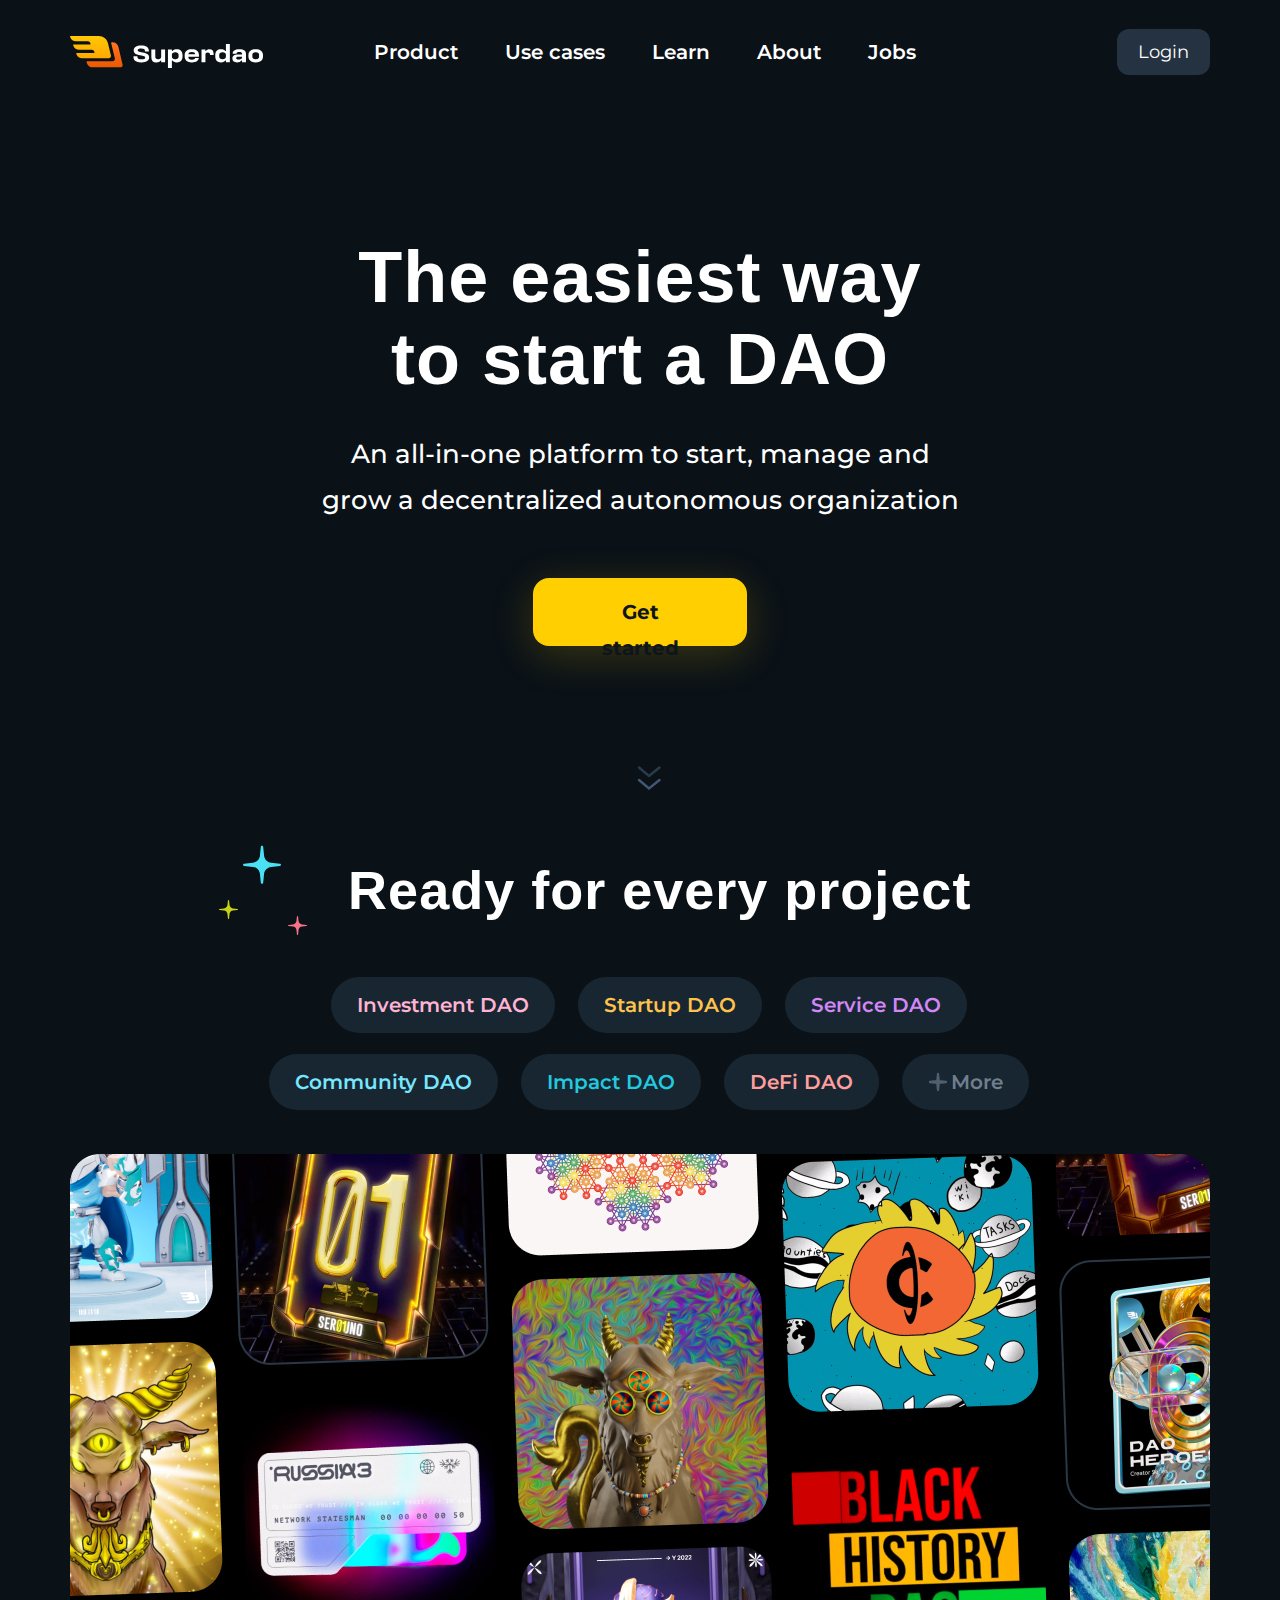
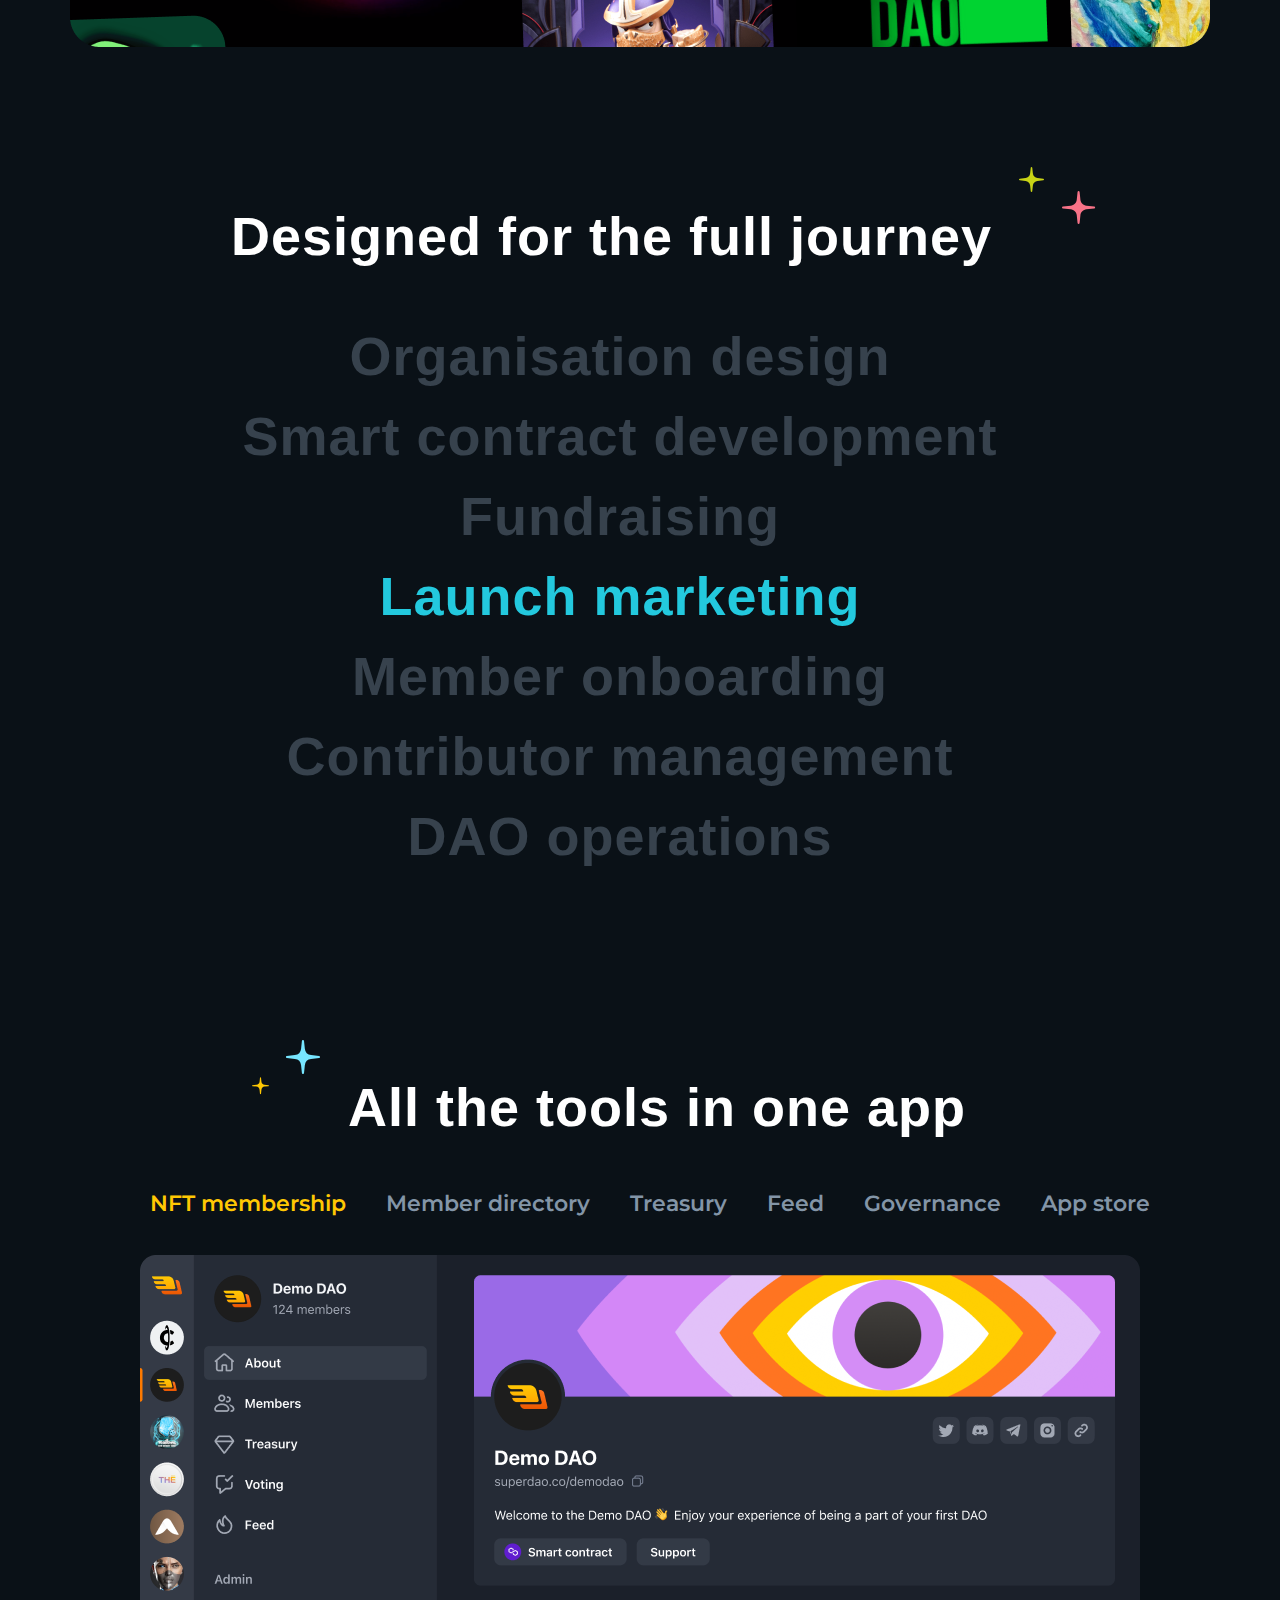
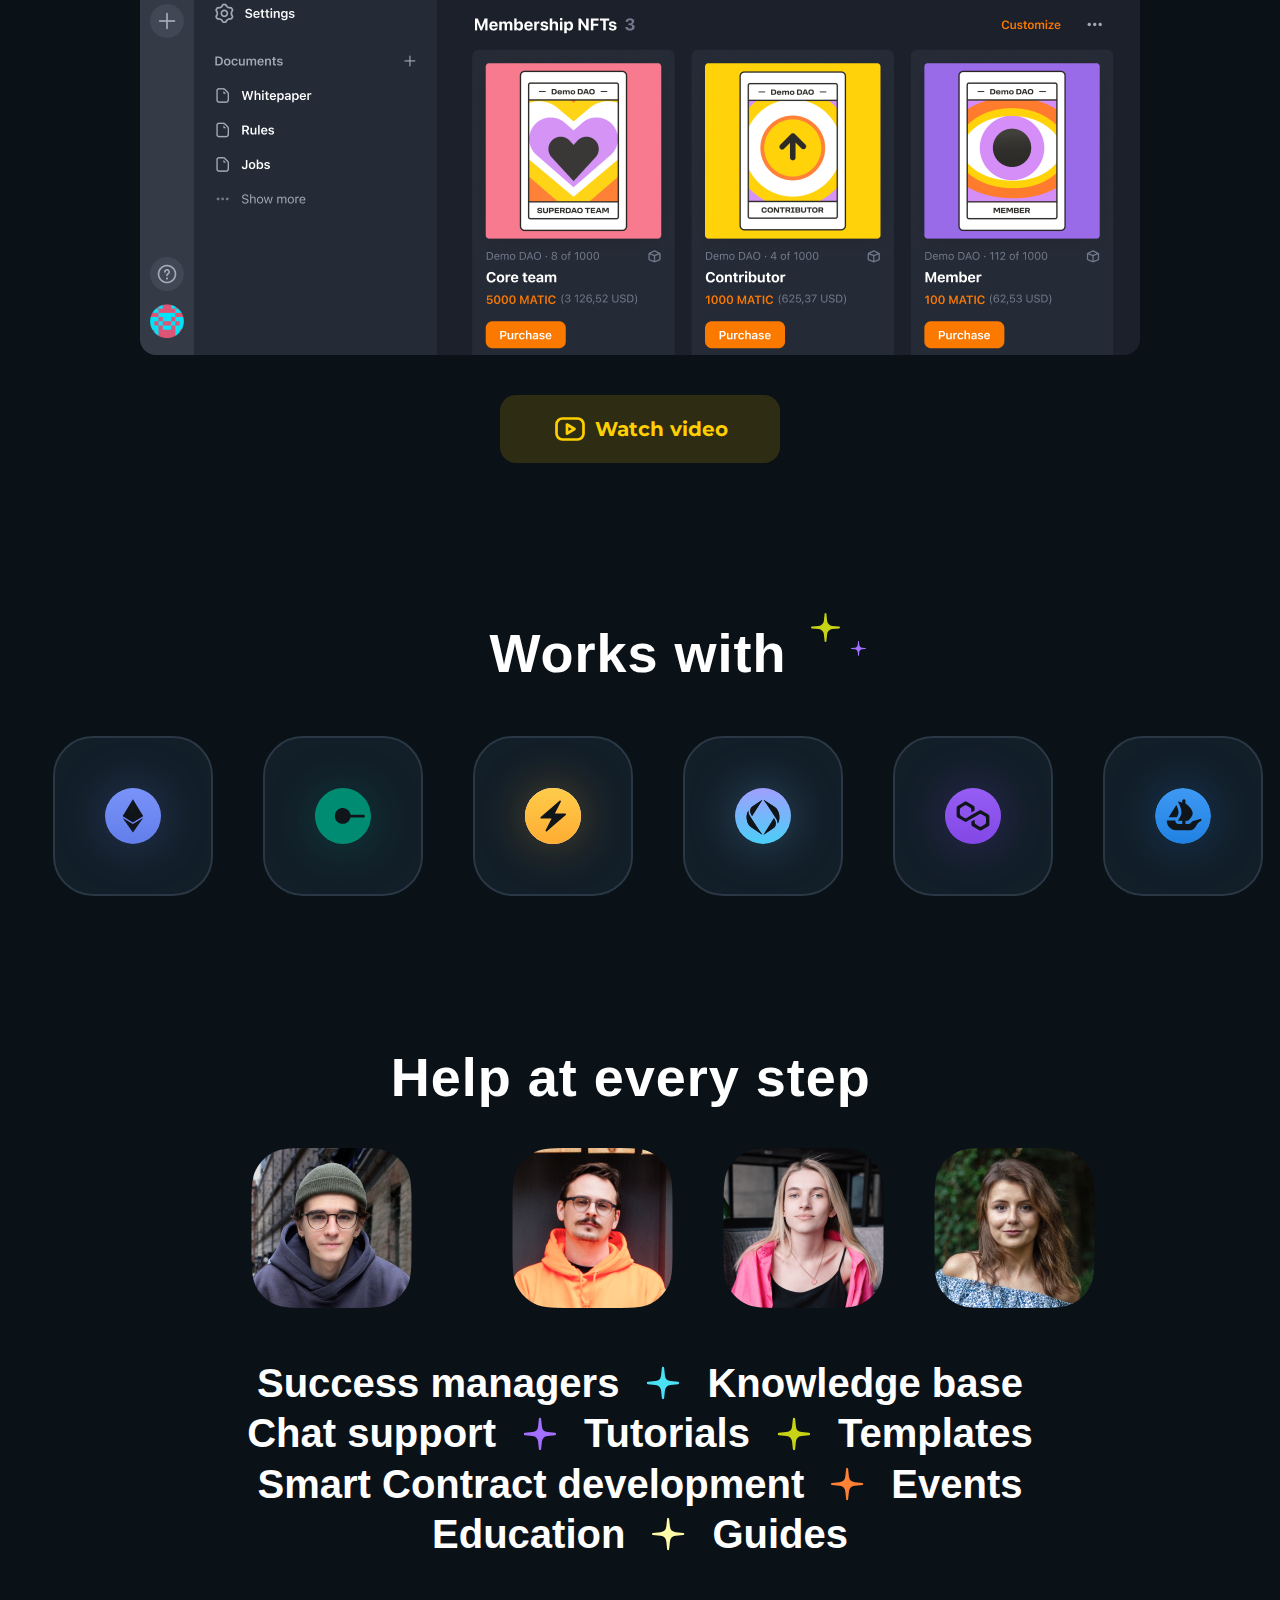
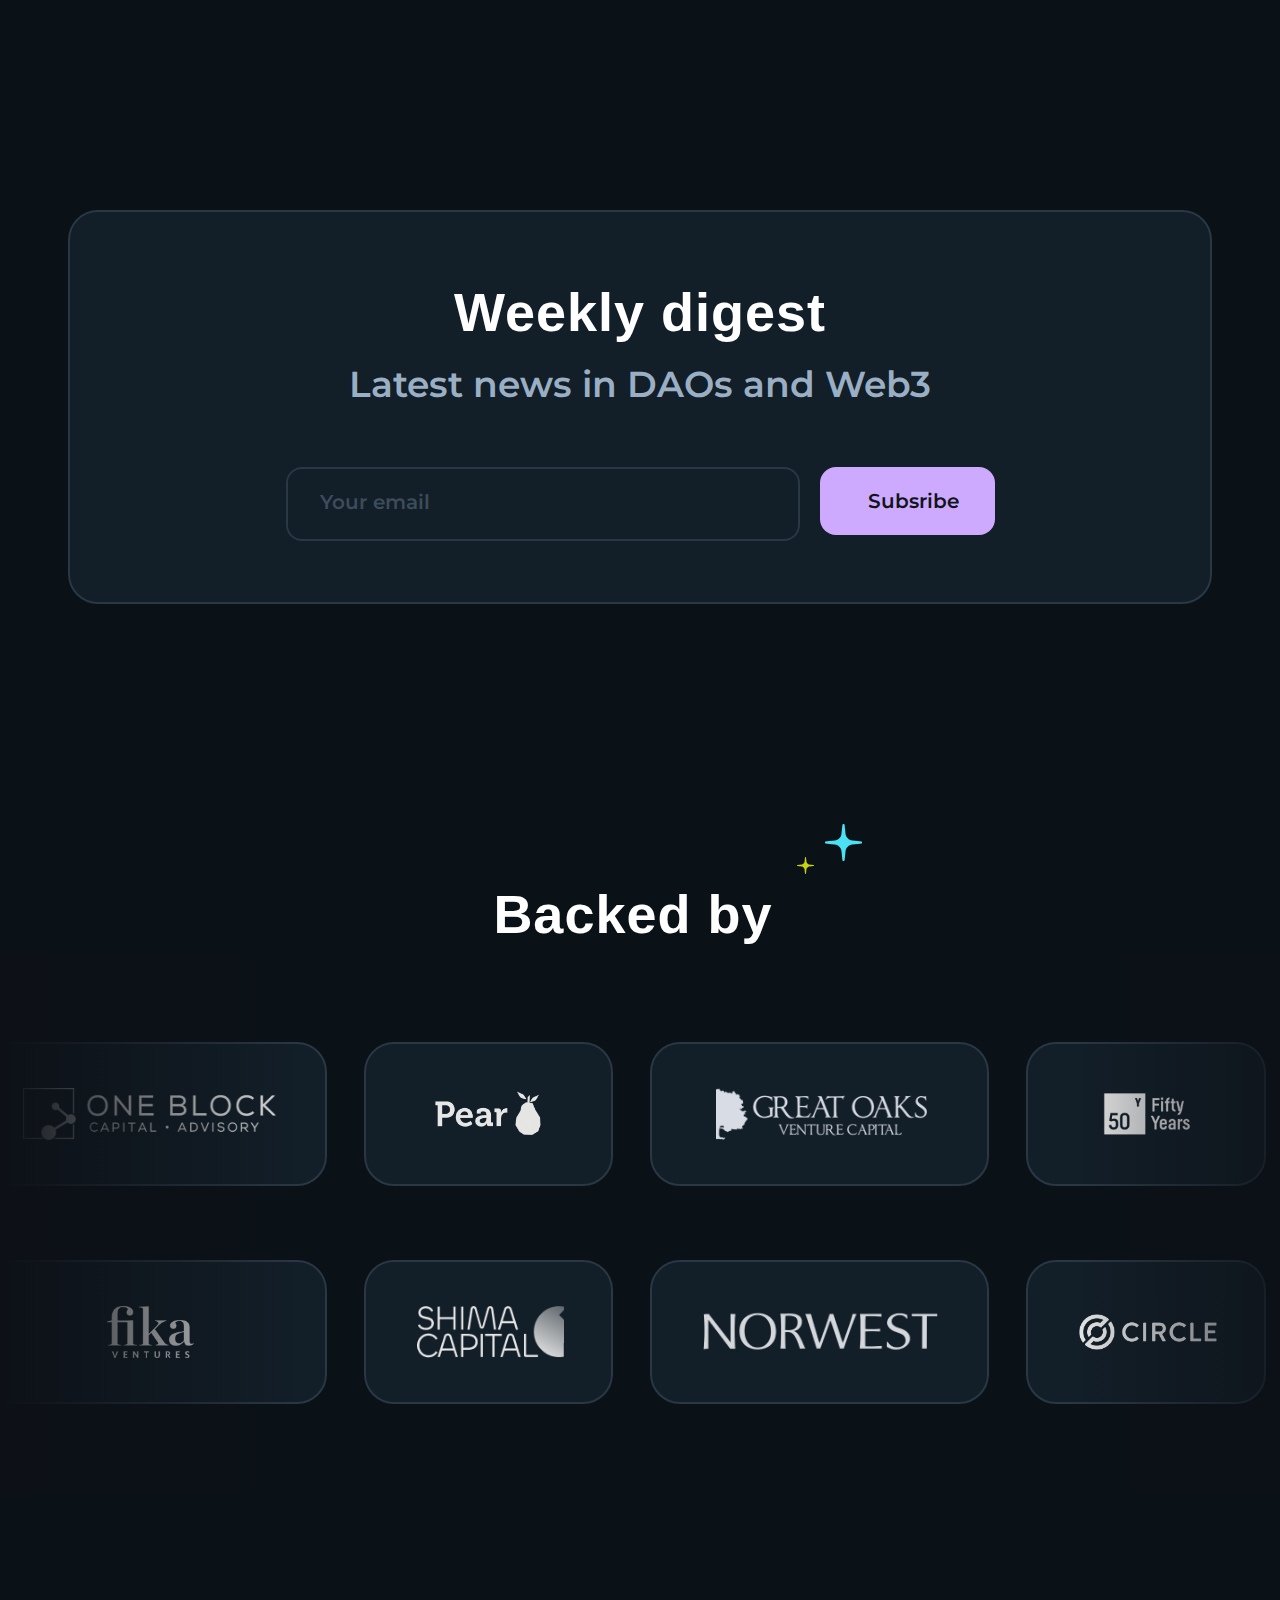
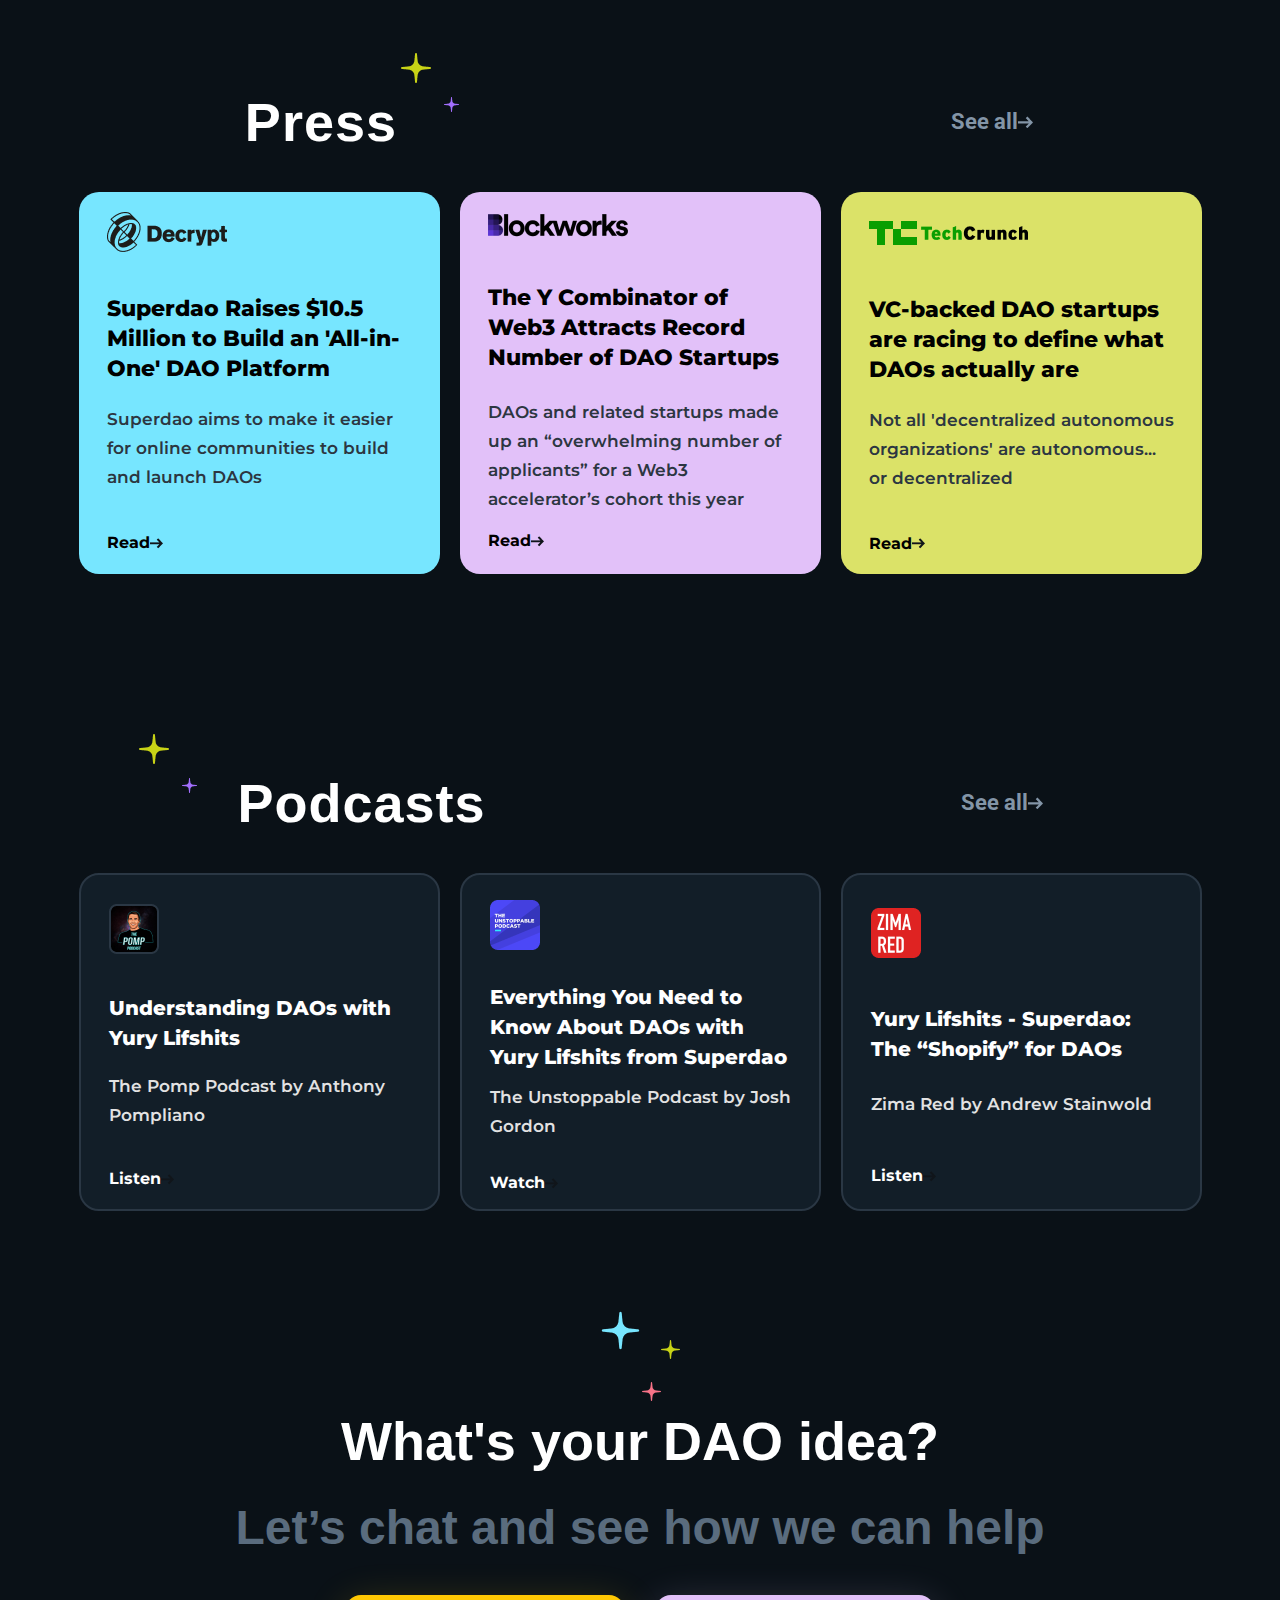
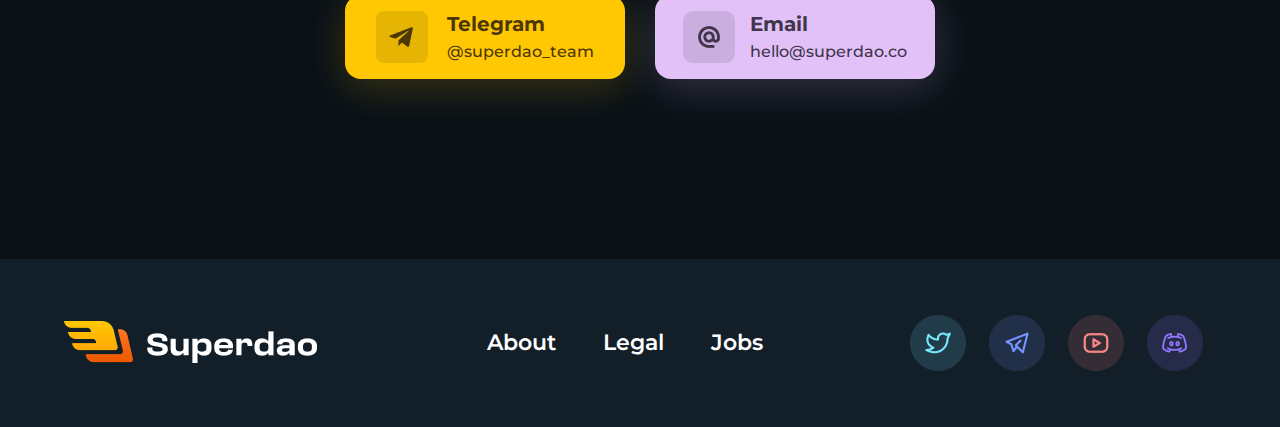
==== commit 57098952: "сделал" ====
--- a/index.html
+++ b/index.html
@@ -3,7 +3,7 @@
 <head>
     <meta charset="UTF-8">
     <meta name="viewport" content="width=device-width, initial-scale=1.0">
-    <link rel="stylesheet" href="/css/styles.css">
+    <link rel="stylesheet" href="./css/styles.css">
     <link href='https://fonts.googleapis.com/css?family=Montserrat' rel='stylesheet'>
 
     <title>Document</title>
@@ -13,7 +13,7 @@
         <div class="wrap wrap-padding">
             <header class="header">
               <a href="#" class="header__logo">
-                <img src="/img/header/Logo.svg" alt="logo" />
+                <img src="./img/header/Logo.svg" alt="logo" />
               
               </a>
               <nav class="header__menu header__menu--adaptive">
@@ -34,19 +34,19 @@
                 <nav class="header__menu header__menu--side">
                   <ul class="header__menu-list">
                     <li class="header__menu-item">
-                      <a href="/" class="header__menu-link">Product</a>
-                    </li>
-                    <li class="header__menu-item">
-                      <a href="/" class="header__menu-link">Use cases</a>
+                      <a href="./" class="header__menu-link">Product</a>
+                    </li>
+                    <li class="header__menu-item">
+                      <a href="./" class="header__menu-link">Use cases</a>
                     </li>
                     <li class="header__menu-item">
                       <a href="#leran" class="header__menu-link">Learn</a>
                     </li>
                     <li class="header__menu-item">
-                      <a href="/" class="header__menu-link">About</a>
-                    </li>
-                    <li class="header__menu-item">
-                      <a href="/" class="header__menu-link">Jobs</a>
+                      <a href="./" class="header__menu-link">About</a>
+                    </li>
+                    <li class="header__menu-item">
+                      <a href="./" class="header__menu-link">Jobs</a>
                     </li>
                   </ul>
                 </nav>
@@ -85,16 +85,16 @@
           <span class="tag__text col__pur">Community DAO</span>
           <span class="tag__text col__whiblue">Impact DAO</span>
           <span class="tag__text col__blu">DeFi DAO</span>
-          <span class="tag__text col__pers"><span><img src="/img/body/Star8.svg" alt=""></span><span class="block__text">More</span></span>
-      </div>
-      </div>
-      <div class="img__block" id="img__block"> <img src="/img/body/Frame 5535.png" alt=""></div>
+          <span class="tag__text col__pers"><span><img src="./img/body/Star8.svg" alt=""></span><span class="block__text">More</span></span>
+      </div>
+      </div>
+      <div class="img__block" id="img__block"> <img src="./img/body/Frame 5535.png" alt=""></div>
     </section>
 
     <section>
       <div class="dashboard__pj">
         <h1 class="dashboard__header--text">Designed for the full journey</h1>
-        <img class="dashboard__title__2star" src="/img/body/Group2Star.svg" alt="logo" /> 
+        <img class="dashboard__title__2star" src="./img/body/Group2Star.svg" alt="logo" /> 
       </div>
       <div class="dashboard__pj__textDown">
         <div class="dashboard__header--txtdz">Organisation design</div>
@@ -109,7 +109,7 @@
 
     <section id="product">
       <div class="dashboard__pjTools">
-        <img class="dashboard__title__2star" src="/img/body/star2.svg" alt="logo" /> 
+        <img class="dashboard__title__2star" src="./img/body/star2.svg" alt="logo" /> 
         <h1 class="dashboard__header__textTools">All the tools in one app</h1>
       </div>
       
@@ -123,23 +123,23 @@
       </ul></div>
      
     </div>
-    <div class="img__block"> <img src="/img/body/ToolsImg.png" alt=""></div>
+    <div class="img__block"> <img src="./img/body/ToolsImg.png" alt=""></div>
     <div class="btn__container">
-      <button class="watch__btn"><img src="/img/body/btnWatch.svg" alt="">Watch video</button>
+      <button class="watch__btn"><img src="./img/body/btnWatch.svg" alt="">Watch video</button>
 
     </div>
     <div class="dashboard__text__works" id="use__case">
       <h1 class="dashboard__header__works">Works with</h1>
-      <img class="dashboard__title__2star" src="/img/body/starsWorks.svg" alt="logo" /> 
+      <img class="dashboard__title__2star" src="./img/body/starsWorks.svg" alt="logo" /> 
     </div>
     <div class="card_cont">
      <div class="cardsTools">
-      <img class="card__img" src="/img/body/cards/cards1.svg" alt="">
-      <img class="card__img" src="/img/body/cards/cards2.svg" alt="">
-      <img class="card__img" src="/img/body/cards/cards3.svg" alt="">
-      <img class="card__img" src="/img/body/cards/cards4.svg" alt="">
-      <img class="card__img" src="/img/body/cards/cards5.svg" alt="">
-      <img class="card__img" src="/img/body/cards/cards6.svg" alt="">
+      <img class="card__img" src="./img/body/cards/cards1.svg" alt="">
+      <img class="card__img" src="./img/body/cards/cards2.svg" alt="">
+      <img class="card__img" src="./img/body/cards/cards3.svg" alt="">
+      <img class="card__img" src="./img/body/cards/cards4.svg" alt="">
+      <img class="card__img" src="./img/body/cards/cards5.svg" alt="">
+      <img class="card__img" src="./img/body/cards/cards6.svg" alt="">
      </div>
     </div>
     </section>
@@ -149,30 +149,30 @@
         <h1 class="dashboard__header__textTools">Help at every step</h1>
       </div>
       <div class="img_help">
-        <img class="card__img" src="/img/body/cardsHelpPhot/cards1.png" alt="">
-        <img class="card__img" src="/img/body/cardsHelpPhot/cards2.svg" alt="">
-        <img class="card__img" src="/img/body/cardsHelpPhot/cards3.png" alt="">
-        <img class="card__img" src="/img/body/cardsHelpPhot/cards4.png" alt="">
-        <img class="card__img" src="/img/body/cardsHelpPhot/cards5.png" alt="">
+        <img class="card__img" src="./img/body/cardsHelpPhot/cards1.png" alt="">
+        <img class="card__img" src="./img/body/cardsHelpPhot/cards2.svg" alt="">
+        <img class="card__img" src="./img/body/cardsHelpPhot/cards3.png" alt="">
+        <img class="card__img" src="./img/body/cardsHelpPhot/cards4.png" alt="">
+        <img class="card__img" src="./img/body/cardsHelpPhot/cards5.png" alt="">
        </div>
        <div class="container_helper__text">
        <div class="block__text__help">
         <div class="help__txt">Success managers</div>
-        <div class="help__img"><img src="/img/body/stars/sBluse.svg" alt=""></div>
+        <div class="help__img"><img src="./img/body/stars/sBluse.svg" alt=""></div>
         <div class="help__txt">Knowledge base</div>
         
         <div class="help__txt">Chat support</div>
-        <div class="help__img"><img src="/img/body/stars/sPurpule.svg" alt=""></div>
+        <div class="help__img"><img src="./img/body/stars/sPurpule.svg" alt=""></div>
         <div class="help__txt">Tutorials</div>
-        <div class="help__img"><img src="/img/body/stars/sYelou.svg" alt=""></div>
+        <div class="help__img"><img src="./img/body/stars/sYelou.svg" alt=""></div>
         <div class="help__txt">Templates</div>
         
         <div class="help__txt">Smart Contract development</div>
-        <div class="help__img"><img src="/img/body/stars/sOrange.svg" alt=""></div>
+        <div class="help__img"><img src="./img/body/stars/sOrange.svg" alt=""></div>
         <div class="help__txt">Events</div>
 
         <div class="help__txt">Education</div>
-        <div class="help__img"><img src="/img/body/stars/sWhiteYolou.svg" alt=""></div>
+        <div class="help__img"><img src="./img/body/stars/sWhiteYolou.svg" alt=""></div>
         <div class="help__txt">Guides</div>
        </div></div>
     </section>
@@ -196,22 +196,22 @@
     <section id="leran">
       <div class="dashboard__text__backed">
         <h1 class="dashboard__header__works">Backed by</h1>
-        <img class="dashboard__title__2star" src="/img/body/starBacked.png" alt="logo" /> 
+        <img class="dashboard__title__2star" src="./img/body/starBacked.png" alt="logo" /> 
       </div>
       <div class="container__wrapper">
         <div class="container__cards__backed">
-        <div class="card__backed"><img src="/img/body/backedByCard/Aliance.png" alt=""></div>
-        <div class="card__backed"><img src="/img/body/backedByCard/Digital.png" alt=""></div>
-        <div class="card__backed"><img src="/img/body/backedByCard/OneBl.png" alt=""></div>
-        <div class="card__backed"><img src="/img/body/backedByCard/Fika.png" alt=""></div>
-        <div class="card__backed"><img src="/img/body/backedByCard/Pear.png" alt=""></div>
-        <div class="card__backed"><img src="/img/body/backedByCard/Shima.png" alt=""></div>
-        <div class="card__backed"><img src="/img/body/backedByCard/Great.png" alt=""></div>
-        <div class="card__backed"><img src="/img/body/backedByCard/norwest_one-word 2.png" alt=""></div>
-        <div class="card__backed"><img src="/img/body/backedByCard/Fifty.png" alt=""></div>
-        <div class="card__backed"><img src="/img/body/backedByCard/Circle.png" alt=""></div>
-        <div class="card__backed"><img src="/img/body/backedByCard/PL-logo-vertical-2lines-white.png" alt=""></div>
-        <div class="card__backed"><img src="/img/body/backedByCard/Ventur.png" alt=""></div>
+        <div class="card__backed"><img src="./img/body/backedByCard/Aliance.png" alt=""></div>
+        <div class="card__backed"><img src="./img/body/backedByCard/Digital.png" alt=""></div>
+        <div class="card__backed"><img src="./img/body/backedByCard/OneBl.png" alt=""></div>
+        <div class="card__backed"><img src="./img/body/backedByCard/Fika.png" alt=""></div>
+        <div class="card__backed"><img src="./img/body/backedByCard/Pear.png" alt=""></div>
+        <div class="card__backed"><img src="./img/body/backedByCard/Shima.png" alt=""></div>
+        <div class="card__backed"><img src="./img/body/backedByCard/Great.png" alt=""></div>
+        <div class="card__backed"><img src="./img/body/backedByCard/norwest_one-word 2.png" alt=""></div>
+        <div class="card__backed"><img src="./img/body/backedByCard/Fifty.png" alt=""></div>
+        <div class="card__backed"><img src="./img/body/backedByCard/Circle.png" alt=""></div>
+        <div class="card__backed"><img src="./img/body/backedByCard/PL-logo-vertical-2lines-white.png" alt=""></div>
+        <div class="card__backed"><img src="./img/body/backedByCard/Ventur.png" alt=""></div>
         </div>
       </div>
     </section>
@@ -219,72 +219,72 @@
       <div class="header__block__press">
         <div class="dashboard__text__press">
         <h1 class="dashboard__header__works">Press</h1>
-        <img class="dashboard__title__2star" src="/img/body/sPress.png" alt="logo" /> 
-      </div>
-      <div class="header__press__text">See all <img src="/img/body/rowPress.png" alt=""></div>
+        <img class="dashboard__title__2star" src="./img/body/sPress.png" alt="logo" /> 
+      </div>
+      <div class="header__press__text">See all <img src="./img/body/rowPress.png" alt=""></div>
     </div>
     <div class="container__block_press">
       <div class="press__block">
-        <div class="press__block__img"><img src="/img/body/pressCard/card1.png" alt="">
+        <div class="press__block__img"><img src="./img/body/pressCard/card1.png" alt="">
         </div>
         <div class="press__block__Htext">Superdao Raises $10.5 Million to Build an 'All-in-One' DAO Platform</div>
         <div class="press__block__maintext">Superdao aims to make it easier for online communities to build and launch DAOs</div>
-        <div class="press__block__readrow">Read <img src="/img/body/pressCard/cardRow.png" alt=""></div>
+        <div class="press__block__readrow">Read <img src="./img/body/pressCard/cardRow.png" alt=""></div>
       </div>
       <div class="press__block2">
-        <div class="press__block__img"><img src="/img/body/pressCard/card2.png" alt="">
+        <div class="press__block__img"><img src="./img/body/pressCard/card2.png" alt="">
         </div>
         <div class="press__block__Htext">The Y Combinator of Web3 Attracts Record Number of DAO Startups</div>
         <div class="press__block__maintext">DAOs and related startups made up an “overwhelming number of applicants” for a Web3 accelerator’s cohort this year</div>
-        <div class="press__block__readrow">Read <img src="/img/body/pressCard/cardRow.png" alt=""></div>
+        <div class="press__block__readrow">Read <img src="./img/body/pressCard/cardRow.png" alt=""></div>
       </div>
       <div class="press__block3">
-        <div class="press__block__img"><img src="/img/body/pressCard/card3.png" alt="">
+        <div class="press__block__img"><img src="./img/body/pressCard/card3.png" alt="">
         </div>
         <div class="press__block__Htext">VC-backed DAO startups are racing to define what DAOs actually are</div>
         <div class="press__block__maintext">Not all 'decentralized autonomous organizations' are autonomous... or decentralized</div>
-        <div class="press__block__readrow">Read <img src="/img/body/pressCard/cardRow.png" alt=""></div>
+        <div class="press__block__readrow">Read <img src="./img/body/pressCard/cardRow.png" alt=""></div>
       </div>
     </div>
     </section>
     <section id="about"> 
       <div class="header__block__press">
         <div class="dashboard__text__prodcast">
-        <img class="dashboard__title__2starPod" src="/img/body/sPress.png" alt="logo" /> 
+        <img class="dashboard__title__2starPod" src="./img/body/sPress.png" alt="logo" /> 
         <h1 class="dashboard__header__podcast">Podсasts</h1>
       </div>
-      <div class="header__press__text">See all <img src="/img/body/rowPress.png" alt=""></div>
+      <div class="header__press__text">See all <img src="./img/body/rowPress.png" alt=""></div>
     </div>
     <div class="container__block_press">
       <div class="podcast__block">
-        <div class="podcast__block__img"><img src="/img/body/podcaseImf/podcard1.png" alt="">
+        <div class="podcast__block__img"><img src="./img/body/podcaseImf/podcard1.png" alt="">
         </div>
         <div class="podcast__block__Htext">Understanding DAOs with Yury Lifshits</div>
         <div class="podcast__block__maintext">The Pomp Podcast
           by Anthony Pompliano</div>
-        <div class="podcast__block__readrow">Listen <img src="/img/body/pressCard/cardRow.png" alt=""></div>
+        <div class="podcast__block__readrow">Listen <img src="./img/body/pressCard/cardRow.png" alt=""></div>
       </div>
       <div class="podcast__block">
-        <div class="podcast__block__img"><img src="/img/body/podcaseImf/podcard2.png" alt="">
+        <div class="podcast__block__img"><img src="./img/body/podcaseImf/podcard2.png" alt="">
         </div>
         <div class="podcast__block__Htext">Everything You Need to Know About DAOs with Yury Lifshits from Superdao</div>
         <div class="podcast__block__maintext">The Unstoppable Podcast
           by Josh Gordon</div>
-        <div class="podcast__block__readrow">Watch <img src="/img/body/pressCard/cardRow.png" alt=""></div>
+        <div class="podcast__block__readrow">Watch <img src="./img/body/pressCard/cardRow.png" alt=""></div>
       </div>
       <div class="podcast__block">
-        <div class="podcast__block__img"><img src="/img/body/podcaseImf/podcard3.png" alt="">
+        <div class="podcast__block__img"><img src="./img/body/podcaseImf/podcard3.png" alt="">
         </div>
         <div class="podcast__block__Htext">Yury Lifshits - Superdao: The “Shopify” for DAOs</div>
         <div class="podcast__block__maintext">Zima Red
           by Andrew Stainwold</div>
-        <div class="podcast__block__readrow">Listen <img src="/img/body/pressCard/cardRow.png" alt=""></div>
+        <div class="podcast__block__readrow">Listen <img src="./img/body/pressCard/cardRow.png" alt=""></div>
       </div>
     </div>
     </section>
     <section>
       <div class="main__stars3">
-        <img src="/img/body/stars3.png" alt="">
+        <img src="./img/body/stars3.png" alt="">
       </div>
       <h1 class="dashboard__title__text">What's your DAO idea?</h1>
       <div class="cont__dash">
@@ -293,7 +293,7 @@
 
 <div class="container__btn__feedback">
   <button class="btn__tg">
-    <img src="/img/body/btnImg/tgbtn.png" alt="">
+    <img src="./img/body/btnImg/tgbtn.png" alt="">
     <div class="btn__text">
       <div class="text__btn__main">Telegram</div>
       <div class="text__btn__text">@superdao_team</div>
@@ -301,7 +301,7 @@
     
   </button>
   <button class="btn__email">
-    <img src="/img/body/btnImg/mailbtn.png" alt="">
+    <img src="./img/body/btnImg/mailbtn.png" alt="">
     <div class="btn__text">
       <div class="text__btn__main__email">Email</div>
       <div class="text__btn__text__email">hello@superdao.co</div>
@@ -315,7 +315,7 @@
       <div class="footer">
         <div class="footer__block">
           <div class="footer__logo">
-            <img src="/img/footer/Logo.png" alt="">
+            <img src="./img/footer/Logo.png" alt="">
           </div>
           <div class="footer__text">
             
@@ -332,10 +332,10 @@
             </ul>
           </div>
           <div class="footer__icon">
-            <img class="fot_ic" src="/img/footer/foot_twet.png" alt="">
-            <img class="fot_ic" src="/img/footer/foot_tg.png" alt="">
-            <img class="fot_ic" src="/img/footer/foot_yout.png" alt="">
-            <img class="fot_ic" src="/img/footer/foot_disc.png" alt="">
+            <img class="fot_ic" src="./img/footer/foot_twet.png" alt="">
+            <img class="fot_ic" src="./img/footer/foot_tg.png" alt="">
+            <img class="fot_ic" src="./img/footer/foot_yout.png" alt="">
+            <img class="fot_ic" src="./img/footer/foot_disc.png" alt="">
 
           </div>
         </div>
--- a/css/styles.css
+++ b/css/styles.css
@@ -716,7 +716,7 @@
   gap: 0px;
   border-radius: 30px;
   background-color: #121e28;
-  background-image: url(/img/body/backgroundContainer.png);
+  background-image: url(./img/body/backgroundContainer.png);
   justify-content: center;
 }
 .block__weekly {
